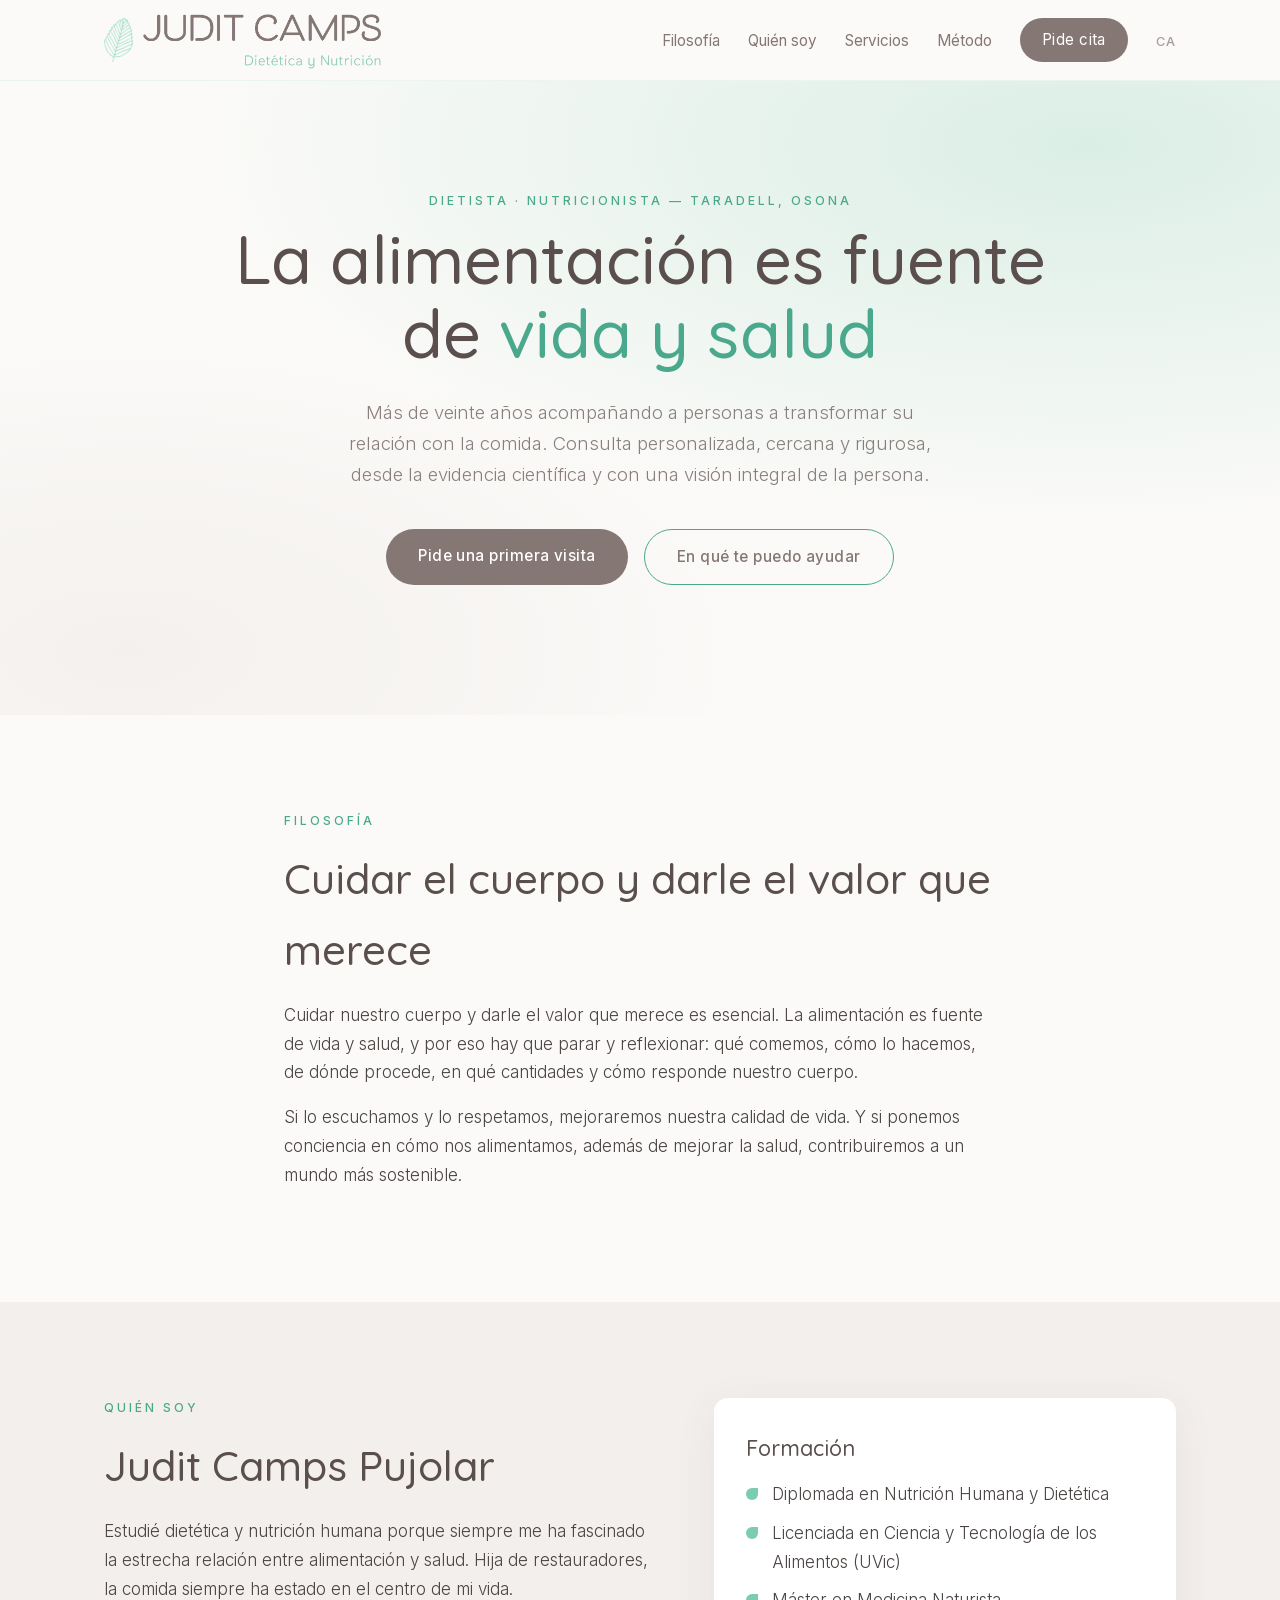
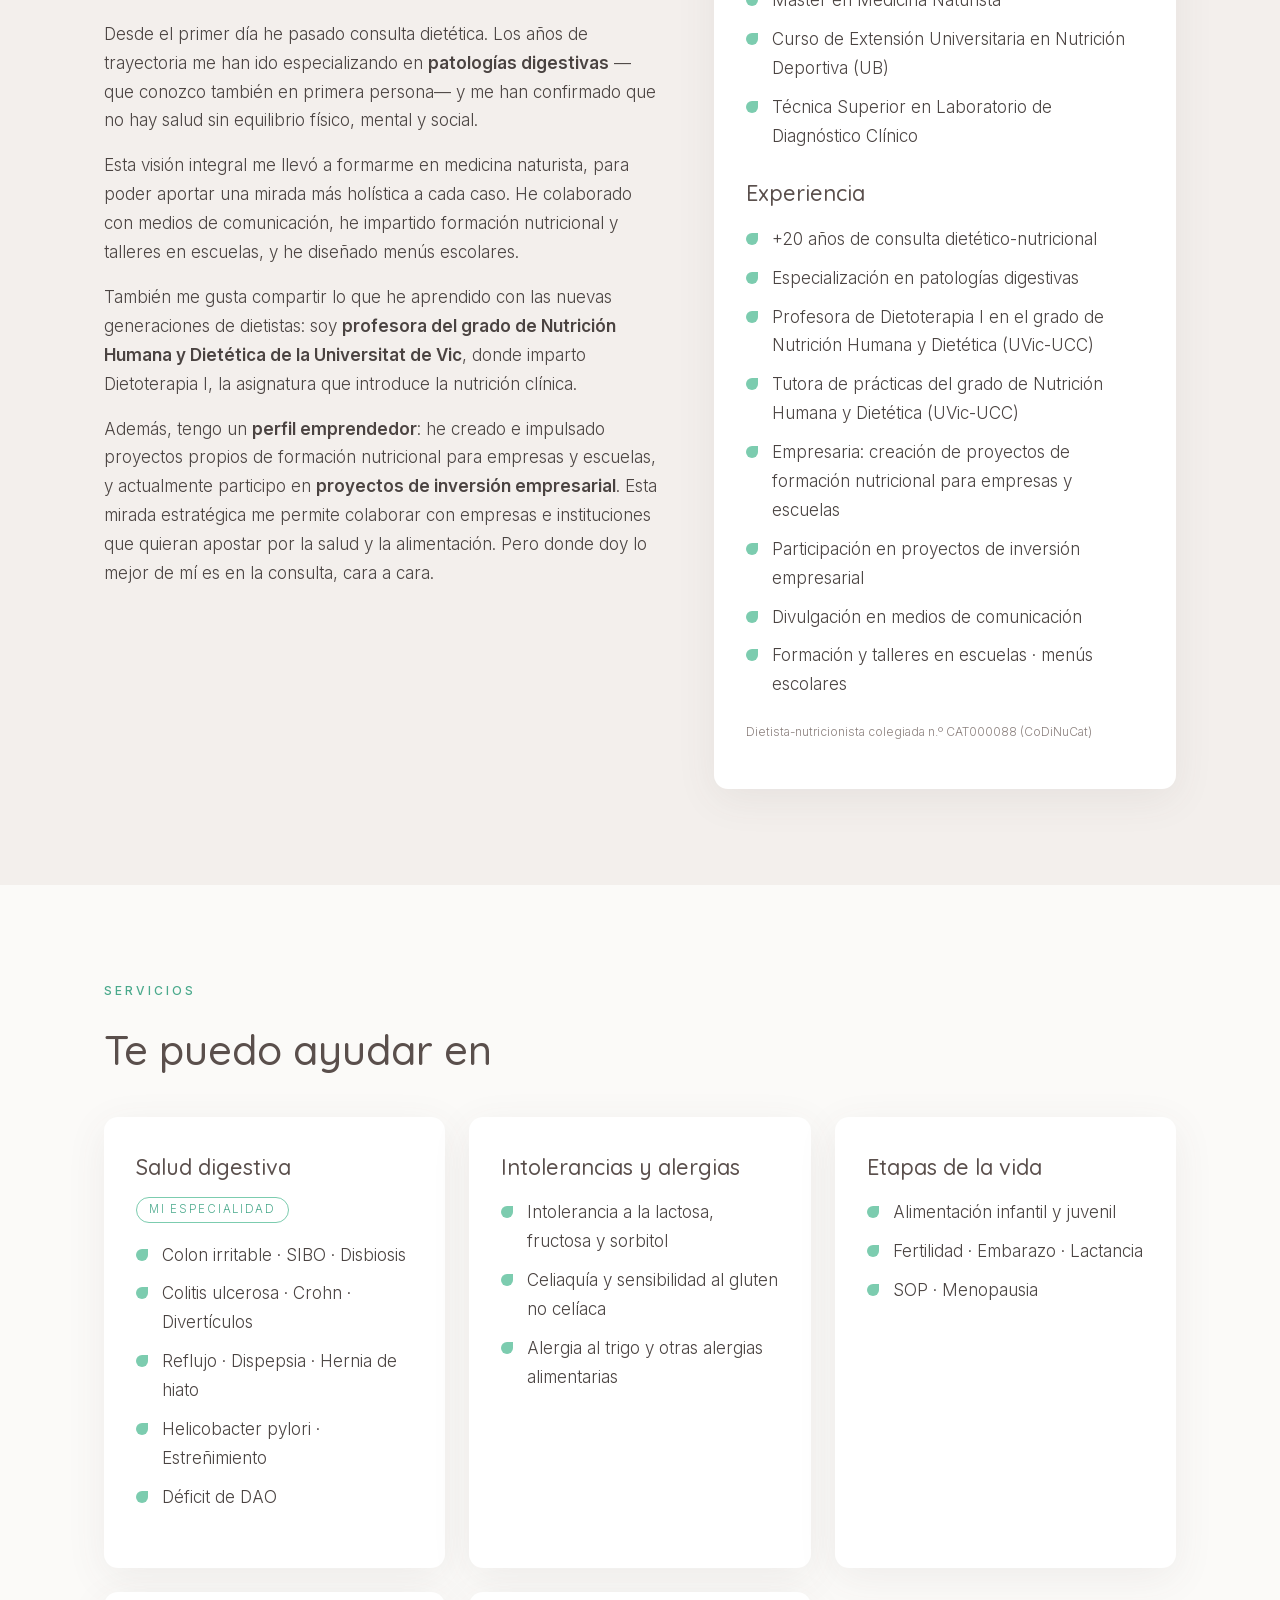
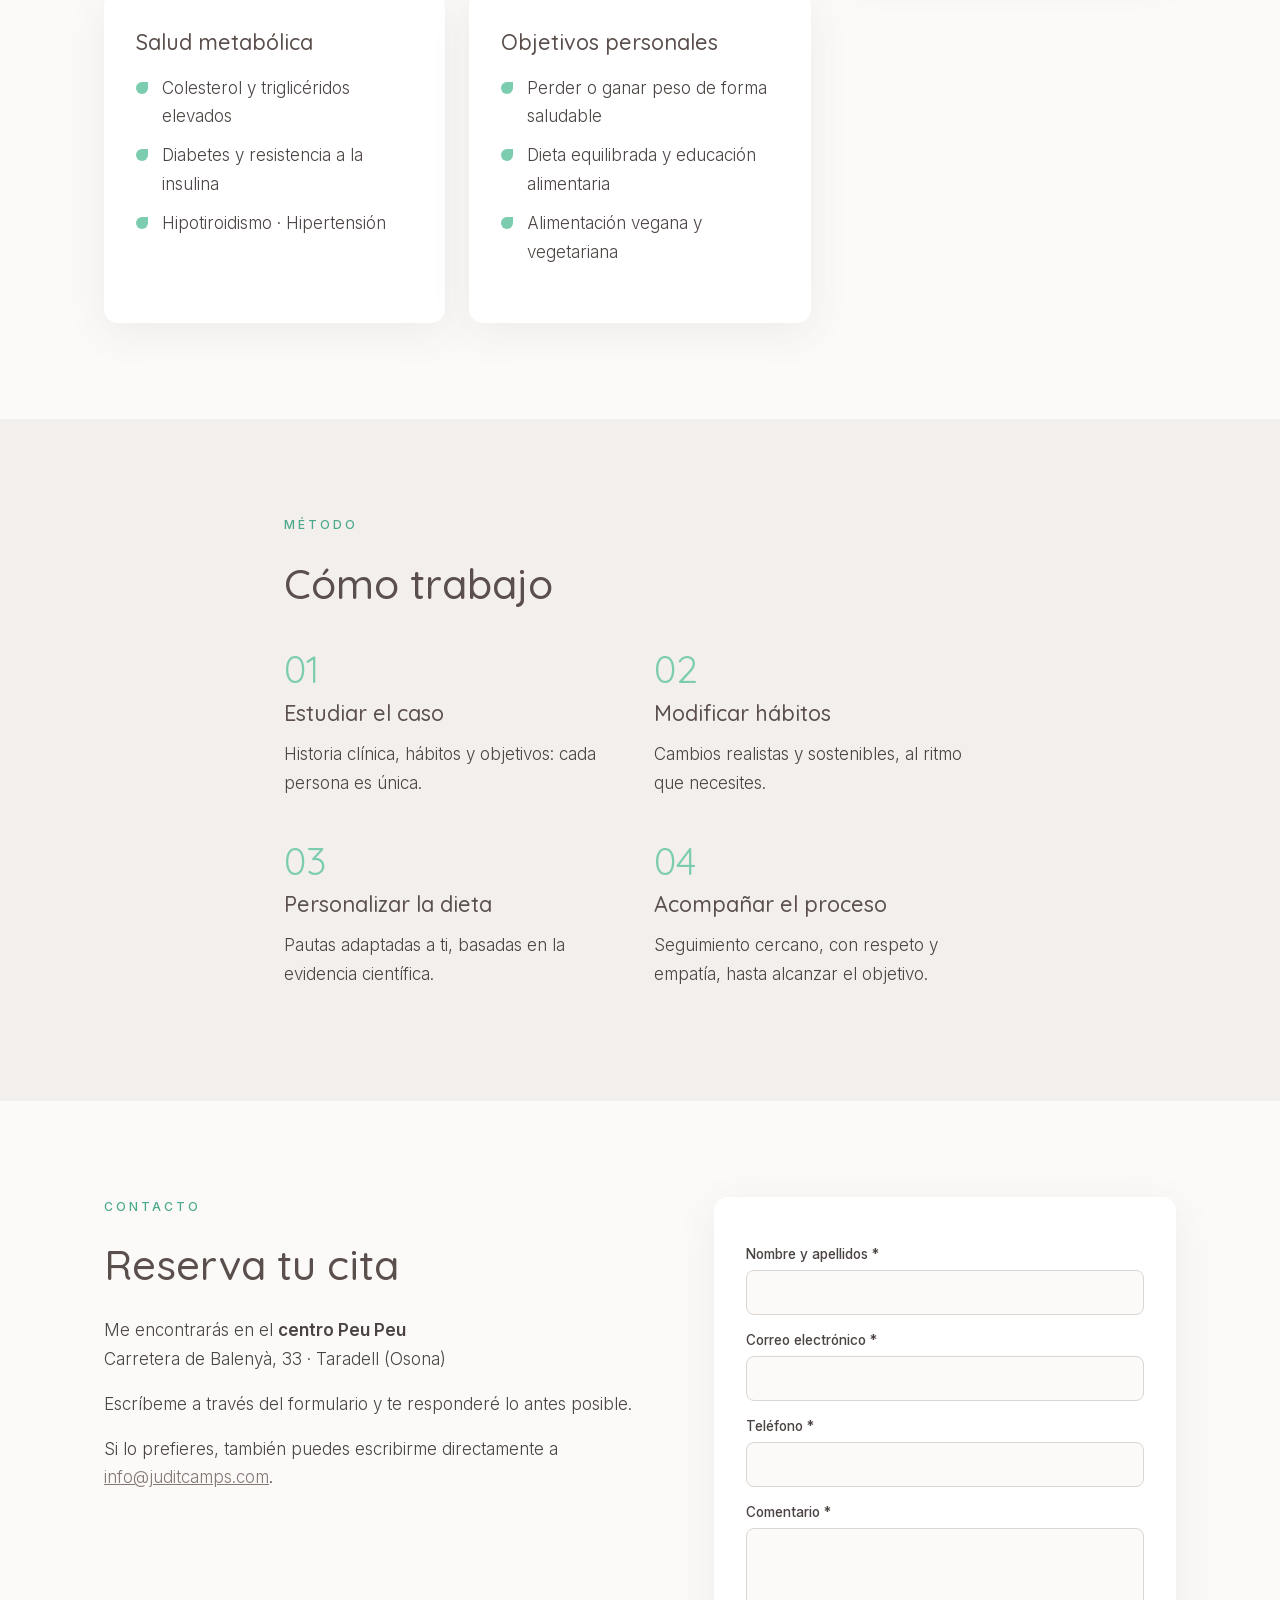
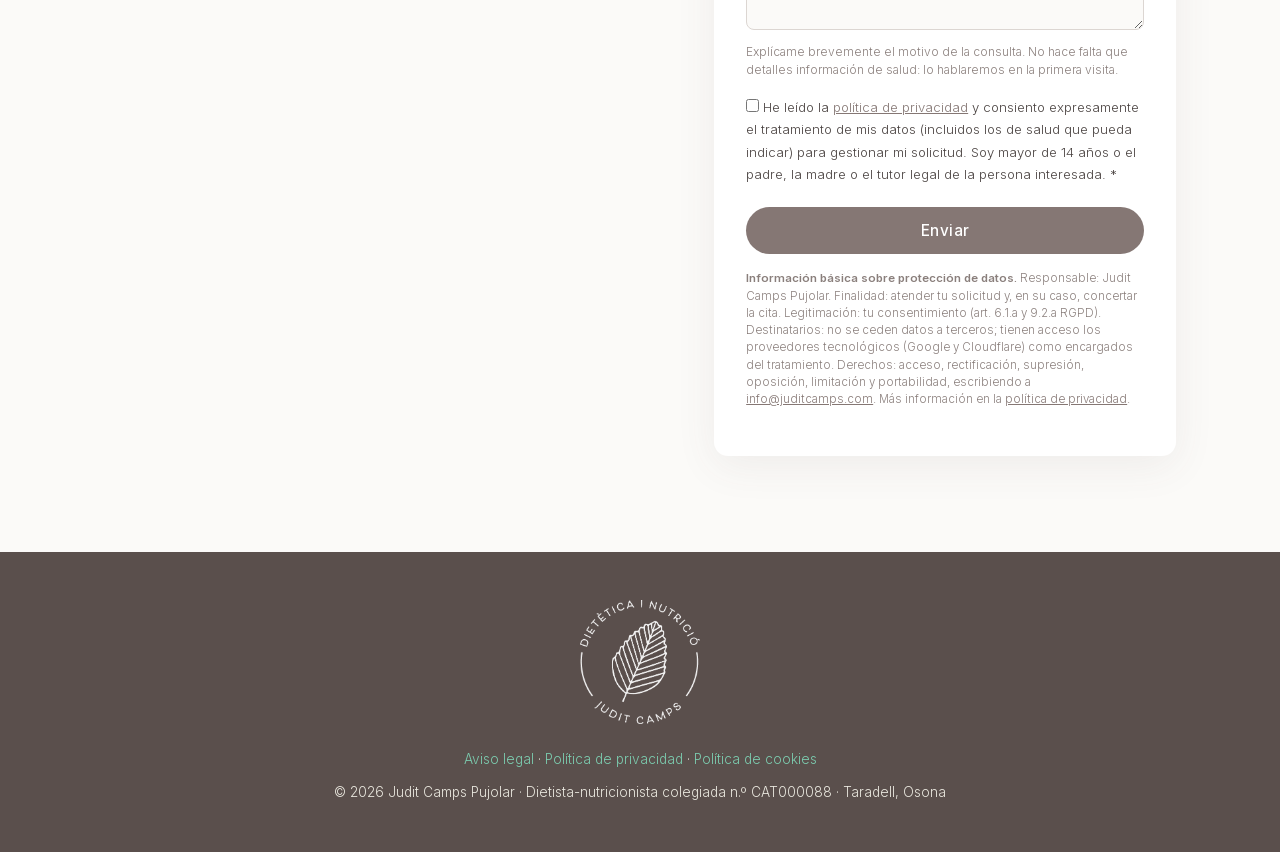
==== es/index.html @ 9c92e90d "feat: logo en castellà (Dietética y Nutrición) a les pàgines /es/" ====
<!DOCTYPE html>
<html lang="es">
<head>
    <meta charset="UTF-8">
    <meta name="viewport" content="width=device-width, initial-scale=1.0">
    <title>Judit Camps · Dietista y Nutricionista en Taradell (Osona)</title>
    <meta name="description" content="Judit Camps, dietista-nutricionista con más de 20 años de experiencia. Consulta dietética personalizada en Taradell: patologías digestivas, intolerancias, pérdida de peso, embarazo y más. Visión integral y evidencia científica.">
    <meta name="keywords" content="dietista, nutricionista, Taradell, Osona, Vic, patologías digestivas, SIBO, colon irritable, intolerancias, dieta personalizada">
    <meta name="author" content="Judit Camps Pujolar">
    <link rel="canonical" href="https://juditcamps.com/es/">
    <link rel="alternate" hreflang="ca" href="https://juditcamps.com/">
    <link rel="alternate" hreflang="es" href="https://juditcamps.com/es/">
    <link rel="alternate" hreflang="x-default" href="https://juditcamps.com/">

    <!-- Open Graph -->
    <meta property="og:type" content="website">
    <meta property="og:title" content="Judit Camps · Dietista y Nutricionista">
    <meta property="og:description" content="Más de 20 años acompañando a personas hacia una mejor salud a través de la alimentación. Consulta personalizada con visión integral y evidencia científica.">
    <meta property="og:url" content="https://juditcamps.com/es/">
    <meta property="og:image" content="https://juditcamps.com/assets/og-image.jpg">
    <meta property="og:locale" content="es_ES">
    <meta property="og:locale:alternate" content="ca_ES">
    <meta name="twitter:card" content="summary_large_image">

    <!-- Security -->
    <meta http-equiv="Content-Security-Policy" content="default-src 'self'; script-src 'self' https://challenges.cloudflare.com; frame-src https://challenges.cloudflare.com; style-src 'self' 'unsafe-inline'; font-src 'self'; img-src 'self' data:; connect-src 'self'; form-action 'self'; base-uri 'self'; object-src 'none'">
    <meta name="referrer" content="strict-origin-when-cross-origin">

    <link rel="icon" type="image/svg+xml" href="../assets/favicon.svg">
    <link rel="preload" href="../assets/fonts/inter-latin.woff2" as="font" type="font/woff2" crossorigin>
    <link rel="stylesheet" href="../css/style.css?v=20261013b">

    <!-- Structured data: professional profile for search engines and AI assistants -->
    <script type="application/ld+json">
    {
      "@context": "https://schema.org",
      "@type": "MedicalBusiness",
      "@id": "https://juditcamps.com/#business",
      "name": "Judit Camps · Dietista y Nutricionista",
      "url": "https://juditcamps.com/es/",
      "inLanguage": "es",
      "logo": "https://juditcamps.com/assets/logo.png",
      "image": "https://juditcamps.com/assets/og-image.jpg",
      "priceRange": "€€",
      "email": "info@juditcamps.com",
      "address": {
        "@type": "PostalAddress",
        "streetAddress": "Carretera de Balenyà, 33 (Centre Peu Peu)",
        "addressLocality": "Taradell",
        "addressRegion": "Osona, Cataluña",
        "postalCode": "08552",
        "addressCountry": "ES"
      },
      "founder": {
        "@type": "Person",
        "@id": "https://juditcamps.com/#judit",
        "name": "Judit Camps Pujolar",
        "jobTitle": "Dietista - Nutricionista",
        "description": "Dietista-nutricionista con más de 20 años de experiencia, especializada en patologías digestivas. Diplomada en Nutrición Humana y Dietética, Licenciada en Ciencia y Tecnología de los Alimentos y Máster en Medicina Naturista.",
        "knowsAbout": ["Nutrición clínica", "Patologías digestivas", "SIBO", "Colon irritable", "Intolerancias alimentarias", "Nutrición infantil", "Embarazo y lactancia", "Menopausia"],
        "alumniOf": "Diplomatura en Nutrición Humana y Dietética; Licenciatura en Ciencia y Tecnología de los Alimentos; Máster en Medicina Naturista",
        "affiliation": {
          "@type": "CollegeOrUniversity",
          "name": "Universitat de Vic - Universitat Central de Catalunya",
          "url": "https://www.uvic.cat/"
        },
        "hasCredential": {
          "@type": "EducationalOccupationalCredential",
          "credentialCategory": "Colegiación profesional",
          "name": "Dietista-nutricionista colegiada n.º CAT000088",
          "recognizedBy": {
            "@type": "Organization",
            "name": "Colegio de Dietistas-Nutricionistas de Cataluña (CoDiNuCat)",
            "url": "https://www.codinucat.cat"
          }
        }
      },
      "medicalSpecialty": "Dietetics",
      "areaServed": "Osona, Cataluña"
    }
    </script>
</head>
<body>

<header class="site-header" id="top">
    <nav class="nav container" aria-label="Navegación principal">
        <a href="#top" class="brand">
            <img src="../assets/leaf.png" alt="" class="brand-leaf" width="29" height="42">
            <img src="../assets/logo-es.png" alt="Judit Camps, dietética y nutrición" class="logo-es" width="260" height="60">
        </a>
        <button class="nav-toggle" aria-label="Abrir el menú" aria-expanded="false">☰</button>
        <ul class="nav-links">
            <li><a href="#filosofia">Filosofía</a></li>
            <li><a href="#qui-soc">Quién soy</a></li>
            <li><a href="#serveis">Servicios</a></li>
            <li><a href="#metode">Método</a></li>
            <li><a href="#contacte" class="btn btn-small">Pide cita</a></li>
            <li class="lang-switch"><a href="../" hreflang="ca" lang="ca" title="Català">CA</a></li>
        </ul>
    </nav>
</header>

<main>
    <!-- HERO -->
    <section class="hero">
        <div class="container hero-inner">
            <p class="eyebrow">Dietista · Nutricionista — Taradell, Osona</p>
            <h1>La alimentación es fuente<br>de <em>vida y salud</em></h1>
            <p class="lead">Más de veinte años acompañando a personas a transformar su
            relación con la comida. Consulta personalizada, cercana y rigurosa,
            desde la evidencia científica y con una visión integral de la persona.</p>
            <div class="hero-actions">
                <a href="#contacte" class="btn">Pide una primera visita</a>
                <a href="#serveis" class="btn btn-ghost">En qué te puedo ayudar</a>
            </div>
        </div>
    </section>

    <!-- FILOSOFÍA -->
    <section id="filosofia" class="section">
        <div class="container narrow reveal">
            <p class="eyebrow">Filosofía</p>
            <h2>Cuidar el cuerpo y darle el valor que merece</h2>
            <p>Cuidar nuestro cuerpo y darle el valor que merece es esencial.
            La alimentación es fuente de vida y salud, y por eso hay que parar y
            reflexionar: qué comemos, cómo lo hacemos, de dónde procede, en qué
            cantidades y cómo responde nuestro cuerpo.</p>
            <p>Si lo escuchamos y lo respetamos, mejoraremos nuestra calidad de vida.
            Y si ponemos conciencia en cómo nos alimentamos, además de mejorar la
            salud, contribuiremos a un mundo más sostenible.</p>
        </div>
    </section>

    <!-- QUIÉN SOY -->
    <section id="qui-soc" class="section section-alt">
        <div class="container grid-2 reveal">
            <div>
                <p class="eyebrow">Quién soy</p>
                <h2>Judit Camps Pujolar</h2>
                <p>Estudié dietética y nutrición humana porque siempre me ha
                fascinado la estrecha relación entre alimentación y salud. Hija de
                restauradores, la comida siempre ha estado en el centro de mi vida.</p>
                <p>Desde el primer día he pasado consulta dietética. Los años de
                trayectoria me han ido especializando en <strong>patologías
                digestivas</strong> —que conozco también en primera persona— y me han
                confirmado que no hay salud sin equilibrio físico, mental y social.</p>
                <p>Esta visión integral me llevó a formarme en medicina naturista,
                para poder aportar una mirada más holística a cada caso. He
                colaborado con medios de comunicación, he impartido formación
                nutricional y talleres en escuelas, y he diseñado menús escolares.</p>
                <p>También me gusta compartir lo que he aprendido con las nuevas
                generaciones de dietistas: soy <strong>profesora del grado de
                Nutrición Humana y Dietética de la Universitat de Vic</strong>, donde
                imparto Dietoterapia I, la asignatura que introduce la nutrición
                clínica.</p>
                <p>Además, tengo un <strong>perfil emprendedor</strong>: he creado e
                impulsado proyectos propios de formación nutricional para empresas y
                escuelas, y actualmente participo en <strong>proyectos de inversión
                empresarial</strong>. Esta mirada estratégica me permite colaborar con
                empresas e instituciones que quieran apostar por la salud y la
                alimentación. Pero donde doy lo mejor de mí es en la consulta, cara a
                cara.</p>
            </div>
            <div class="card credentials">
                <h3>Formación</h3>
                <ul>
                    <li>Diplomada en Nutrición Humana y Dietética</li>
                    <li>Licenciada en Ciencia y Tecnología de los Alimentos (UVic)</li>
                    <li>Máster en Medicina Naturista</li>
                    <li>Curso de Extensión Universitaria en Nutrición Deportiva (UB)</li>
                    <li>Técnica Superior en Laboratorio de Diagnóstico Clínico</li>
                </ul>
                <h3>Experiencia</h3>
                <ul>
                    <li>+20 años de consulta dietético-nutricional</li>
                    <li>Especialización en patologías digestivas</li>
                    <li>Profesora de Dietoterapia I en el grado de Nutrición Humana y
                    Dietética (UVic-UCC)</li>
                    <li>Tutora de prácticas del grado de Nutrición Humana y Dietética
                    (UVic-UCC)</li>
                    <li>Empresaria: creación de proyectos de formación nutricional para
                    empresas y escuelas</li>
                    <li>Participación en proyectos de inversión empresarial</li>
                    <li>Divulgación en medios de comunicación</li>
                    <li>Formación y talleres en escuelas · menús escolares</li>
                </ul>
                <p class="field-hint">Dietista-nutricionista colegiada n.º CAT000088
                (CoDiNuCat)</p>
            </div>
        </div>
    </section>

    <!-- SERVICIOS -->
    <section id="serveis" class="section">
        <div class="container reveal">
            <p class="eyebrow">Servicios</p>
            <h2>Te puedo ayudar en</h2>
            <div class="services-grid">
                <div class="card">
                    <h3>Salud digestiva</h3>
                    <p class="specialty-tag">Mi especialidad</p>
                    <ul>
                        <li>Colon irritable · SIBO · Disbiosis</li>
                        <li>Colitis ulcerosa · Crohn · Divertículos</li>
                        <li>Reflujo · Dispepsia · Hernia de hiato</li>
                        <li>Helicobacter pylori · Estreñimiento</li>
                        <li>Déficit de DAO</li>
                    </ul>
                </div>
                <div class="card">
                    <h3>Intolerancias y alergias</h3>
                    <ul>
                        <li>Intolerancia a la lactosa, fructosa y sorbitol</li>
                        <li>Celiaquía y sensibilidad al gluten no celíaca</li>
                        <li>Alergia al trigo y otras alergias alimentarias</li>
                    </ul>
                </div>
                <div class="card">
                    <h3>Etapas de la vida</h3>
                    <ul>
                        <li>Alimentación infantil y juvenil</li>
                        <li>Fertilidad · Embarazo · Lactancia</li>
                        <li>SOP · Menopausia</li>
                    </ul>
                </div>
                <div class="card">
                    <h3>Salud metabólica</h3>
                    <ul>
                        <li>Colesterol y triglicéridos elevados</li>
                        <li>Diabetes y resistencia a la insulina</li>
                        <li>Hipotiroidismo · Hipertensión</li>
                    </ul>
                </div>
                <div class="card">
                    <h3>Objetivos personales</h3>
                    <ul>
                        <li>Perder o ganar peso de forma saludable</li>
                        <li>Dieta equilibrada y educación alimentaria</li>
                        <li>Alimentación vegana y vegetariana</li>
                    </ul>
                </div>
            </div>
        </div>
    </section>

    <!-- MÉTODO -->
    <section id="metode" class="section section-alt">
        <div class="container narrow reveal">
            <p class="eyebrow">Método</p>
            <h2>Cómo trabajo</h2>
            <div class="steps">
                <div class="step"><span>01</span><h3>Estudiar el caso</h3>
                    <p>Historia clínica, hábitos y objetivos: cada persona es única.</p></div>
                <div class="step"><span>02</span><h3>Modificar hábitos</h3>
                    <p>Cambios realistas y sostenibles, al ritmo que necesites.</p></div>
                <div class="step"><span>03</span><h3>Personalizar la dieta</h3>
                    <p>Pautas adaptadas a ti, basadas en la evidencia científica.</p></div>
                <div class="step"><span>04</span><h3>Acompañar el proceso</h3>
                    <p>Seguimiento cercano, con respeto y empatía, hasta alcanzar el objetivo.</p></div>
            </div>
        </div>
    </section>

    <!-- CONTACTO -->
    <section id="contacte" class="section">
        <div class="container grid-2 reveal">
            <div>
                <p class="eyebrow">Contacto</p>
                <h2>Reserva tu cita</h2>
                <p>Me encontrarás en el <strong>centro Peu Peu</strong><br>
                Carretera de Balenyà, 33 · Taradell (Osona)</p>
                <p>Escríbeme a través del formulario y te responderé lo antes posible.</p>
                <p>Si lo prefieres, también puedes escribirme directamente a
                <a href="mailto:info@juditcamps.com">info@juditcamps.com</a>.</p>
            </div>
            <!--
              Formulario propio: se envía al backend /api/contact (Cloud Run),
              que verifica el captcha Turnstile y envía el correo vía Workspace.
              La sitekey pública de Turnstile se inyecta en el despliegue.
            -->
            <form class="card contact-form" action="/api/contact" method="POST" novalidate>
                <input type="hidden" name="idioma" value="es">

                <label for="nom">Nombre y apellidos *</label>
                <input type="text" id="nom" name="nom" required maxlength="100" autocomplete="name">

                <label for="email">Correo electrónico *</label>
                <input type="email" id="email" name="email" required maxlength="150" autocomplete="email">

                <label for="telefon">Teléfono *</label>
                <input type="tel" id="telefon" name="telefon" required pattern="[0-9+ ]{9,15}" autocomplete="tel">

                <label for="missatge">Comentario *</label>
                <textarea id="missatge" name="missatge" rows="4" required maxlength="2000"
                    aria-describedby="missatge-hint"></textarea>
                <p class="field-hint" id="missatge-hint">Explícame brevemente el motivo
                de la consulta. No hace falta que detalles información de salud: lo
                hablaremos en la primera visita.</p>

                <!-- Honeypot anti-spam -->
                <input type="text" name="_gotcha" class="hp" tabindex="-1" autocomplete="off" aria-hidden="true">

                <!-- Cloudflare Turnstile captcha -->
                <div class="cf-turnstile" data-sitekey="TURNSTILE_SITE_KEY" data-language="es"></div>

                <label class="consent">
                    <input type="checkbox" name="consentiment" value="si" required>
                    <span>He leído la <a href="privacidad.html">política de privacidad</a>
                    y consiento expresamente el tratamiento de mis datos (incluidos los
                    de salud que pueda indicar) para gestionar mi solicitud. Soy mayor
                    de 14 años o el padre, la madre o el tutor legal de la persona
                    interesada. *</span>
                </label>

                <button type="submit" class="btn">Enviar</button>
                <p class="form-status" role="status" aria-live="polite"></p>
                <p class="legal-note"><strong>Información básica sobre protección de
                datos.</strong> Responsable: Judit Camps Pujolar.
                Finalidad: atender tu solicitud y, en su caso, concertar la cita.
                Legitimación: tu consentimiento (art. 6.1.a y 9.2.a RGPD).
                Destinatarios: no se ceden datos a terceros; tienen acceso los
                proveedores tecnológicos (Google y Cloudflare) como encargados del
                tratamiento. Derechos: acceso, rectificación, supresión, oposición,
                limitación y portabilidad, escribiendo a
                <a href="mailto:info@juditcamps.com">info@juditcamps.com</a>.
                Más información en la <a href="privacidad.html">política de
                privacidad</a>.</p>
            </form>
        </div>
    </section>
</main>

<footer class="site-footer">
    <div class="container footer-inner">
        <img src="../assets/logo-badge.png" alt="" width="120" height="124">
        <nav aria-label="Enlaces legales">
            <a href="aviso-legal.html">Aviso legal</a> ·
            <a href="privacidad.html">Política de privacidad</a> ·
            <a href="cookies.html">Política de cookies</a>
        </nav>
        <p>© <span id="year">2026</span> Judit Camps Pujolar · Dietista-nutricionista
        colegiada n.º CAT000088 · Taradell, Osona</p>
    </div>
</footer>

<script src="../js/main.js?v=20261013"></script>
</body>
</html>
---- css/style.css ----
/* ============================================================
   Judit Camps · Dietètica i Nutrició
   Paleta oficial de marca: taupe #857774 + verd menta #7cccaf.
   Tipografia de marca: geomètrica arrodonida (Quicksand).
   ============================================================ */

/* Fonts servides des del propi domini (sense transferir la IP a Google) */
@font-face {
    font-family: "Inter";
    font-style: normal;
    font-weight: 300 600;
    font-display: swap;
    src: url("../assets/fonts/inter-latin.woff2") format("woff2");
    unicode-range: U+0000-00FF, U+0131, U+0152-0153, U+02BB-02BC, U+02C6, U+02DA,
        U+02DC, U+0304, U+0308, U+0329, U+2000-206F, U+20AC, U+2122, U+2191,
        U+2193, U+2212, U+2215, U+FEFF, U+FFFD;
}
@font-face {
    font-family: "Inter";
    font-style: normal;
    font-weight: 300 600;
    font-display: swap;
    src: url("../assets/fonts/inter-latin-ext.woff2") format("woff2");
    unicode-range: U+0100-02BA, U+02BD-02C5, U+02C7-02CC, U+02CE-02D7, U+02DD-02FF,
        U+0304, U+0308, U+0329, U+1D00-1DBF, U+1E00-1E9F, U+1EF2-1EFF, U+2020,
        U+20A0-20AB, U+20AD-20C4, U+2113, U+2C60-2C7F, U+A720-A7FF;
}
@font-face {
    font-family: "Quicksand";
    font-style: normal;
    font-weight: 400 600;
    font-display: swap;
    src: url("../assets/fonts/quicksand-latin.woff2") format("woff2");
    unicode-range: U+0000-00FF, U+0131, U+0152-0153, U+02BB-02BC, U+02C6, U+02DA,
        U+02DC, U+0304, U+0308, U+0329, U+2000-206F, U+20AC, U+2122, U+2191,
        U+2193, U+2212, U+2215, U+FEFF, U+FFFD;
}
@font-face {
    font-family: "Quicksand";
    font-style: normal;
    font-weight: 400 600;
    font-display: swap;
    src: url("../assets/fonts/quicksand-latin-ext.woff2") format("woff2");
    unicode-range: U+0100-02BA, U+02BD-02C5, U+02C7-02CC, U+02CE-02D7, U+02DD-02FF,
        U+0304, U+0308, U+0329, U+1D00-1DBF, U+1E00-1E9F, U+1EF2-1EFF, U+2020,
        U+20A0-20AB, U+20AD-20C4, U+2113, U+2C60-2C7F, U+A720-A7FF;
}

:root {
    --green-900: #5a4f4c;   /* taupe fosc (titulars) */
    --green-700: #857774;   /* taupe de marca (text secundari, enllaços) */
    --green-500: #4aa98c;   /* menta fosc (accents amb bon contrast) */
    --green-300: #7cccaf;   /* menta de marca (decoració) */
    --cream: #fbfaf8;
    --sand: #f3efec;
    --ink: #4a4341;
    --muted: #8a7f7c;
    --radius: 14px;
    --shadow: 0 10px 40px rgba(90, 79, 76, 0.08);
    --font-display: "Quicksand", "Trebuchet MS", sans-serif;
    --font-body: "Inter", Helvetica, Arial, sans-serif;
}

* { margin: 0; padding: 0; box-sizing: border-box; }

html { scroll-behavior: smooth; }

body {
    font-family: var(--font-body);
    font-weight: 300;
    font-size: 17px;
    line-height: 1.7;
    color: var(--ink);
    background: var(--cream);
    -webkit-font-smoothing: antialiased;
}

.container { max-width: 1120px; margin: 0 auto; padding: 0 24px; }
.narrow { max-width: 760px; }

h1, h2, h3 { font-family: var(--font-display); font-weight: 500; color: var(--green-900); }
h1 { font-size: clamp(2.6rem, 6vw, 4.2rem); line-height: 1.1; }
h1 em { font-style: normal; color: var(--green-500); }
h2 { font-size: clamp(1.9rem, 4vw, 2.6rem); margin-bottom: 1rem; }
h3 { font-size: 1.35rem; margin-bottom: 0.5rem; }
p { margin-bottom: 1rem; }
a { color: var(--green-700); }

.eyebrow {
    text-transform: uppercase;
    letter-spacing: 0.25em;
    font-size: 0.75rem;
    font-weight: 500;
    color: var(--green-500);
    margin-bottom: 0.75rem;
}

/* ---------- Header ---------- */
.site-header {
    position: sticky; top: 0; z-index: 100;
    background: rgba(251, 250, 248, 0.92);
    backdrop-filter: blur(10px);
    border-bottom: 1px solid rgba(124, 204, 175, 0.12);
}
.nav { display: flex; align-items: center; justify-content: space-between; padding: 14px 24px; }
.brand { display: flex; align-items: center; gap: 10px; text-decoration: none; }
.brand img { display: block; height: 52px; width: auto; }
/* logo-es.png és més alt pel descendent de la "y": mateixa escala que logo.png */
.brand img.logo-es { height: 55px; margin-bottom: -3px; }
.brand .brand-leaf { height: 42px; opacity: 0.9; transform: rotate(-8deg); }
.nav-links { display: flex; gap: 28px; list-style: none; align-items: center; }
.nav-links a { text-decoration: none; font-size: 0.95rem; font-weight: 400; }
.nav-links a:hover { color: var(--green-500); }
.lang-switch a { font-size: 0.8rem; font-weight: 500; letter-spacing: 0.08em; opacity: 0.7; }
.lang-switch a:hover { opacity: 1; }
.nav-toggle { display: none; background: none; border: none; font-size: 1.6rem; color: var(--green-900); cursor: pointer; }

/* ---------- Buttons ---------- */
.btn {
    display: inline-block;
    background: var(--green-700);
    color: #fff !important;
    padding: 14px 32px;
    border: none;
    border-radius: 999px;
    font-family: var(--font-body);
    font-size: 0.95rem;
    font-weight: 500;
    letter-spacing: 0.03em;
    text-decoration: none;
    cursor: pointer;
    transition: background 0.25s ease, transform 0.25s ease;
}
.btn:hover { background: var(--green-500); transform: translateY(-2px); }
.btn-ghost { background: transparent; color: var(--green-700) !important; border: 1.5px solid var(--green-500); }
.btn-ghost:hover { background: var(--green-300); }
.btn-small { padding: 9px 22px; }

/* ---------- Hero ---------- */
.hero {
    padding: 110px 0 130px;
    background:
        radial-gradient(ellipse 70% 60% at 85% 10%, rgba(124, 204, 175, 0.25), transparent),
        radial-gradient(ellipse 50% 50% at 10% 90%, rgba(243, 239, 236, 0.9), transparent),
        var(--cream);
    text-align: center;
}
.hero .lead { max-width: 620px; margin: 1.6rem auto 2.4rem; font-size: 1.15rem; color: var(--muted); }
.hero-actions { display: flex; gap: 16px; justify-content: center; flex-wrap: wrap; }

/* ---------- Sections ---------- */
.section { padding: 96px 0; }
.section-alt { background: var(--sand); }

.grid-2 { display: grid; grid-template-columns: 1.2fr 1fr; gap: 56px; align-items: start; }

.card {
    background: #fff;
    border-radius: var(--radius);
    box-shadow: var(--shadow);
    padding: 32px;
}
.card ul { list-style: none; margin-bottom: 1.2rem; }
.card ul li { padding: 5px 0 5px 26px; position: relative; }
.card ul li::before {
    content: "";
    position: absolute; left: 0; top: 13px;
    width: 12px; height: 12px;
    background: var(--green-300);
    border-radius: 50% 0 50% 50%;
}

.credentials h3 { margin-top: 1rem; }
.credentials h3:first-child { margin-top: 0; }

/* ---------- Serveis ---------- */
.services-grid {
    display: grid;
    grid-template-columns: repeat(auto-fit, minmax(290px, 1fr));
    gap: 24px;
    margin-top: 2rem;
}
.specialty-tag {
    display: inline-block;
    font-size: 0.72rem;
    text-transform: uppercase;
    letter-spacing: 0.15em;
    color: var(--green-500);
    border: 1px solid var(--green-300);
    border-radius: 999px;
    padding: 2px 12px;
    margin-bottom: 0.8rem;
}

/* ---------- Mètode ---------- */
.steps { display: grid; grid-template-columns: repeat(auto-fit, minmax(220px, 1fr)); gap: 28px; margin-top: 2rem; }
.step span {
    font-family: var(--font-display);
    font-size: 2.4rem;
    color: var(--green-300);
    display: block;
    line-height: 1;
    margin-bottom: 0.4rem;
}

/* ---------- Formulari ---------- */
.contact-form label { display: block; font-size: 0.85rem; font-weight: 500; margin: 14px 0 4px; }
.contact-form input[type="text"],
.contact-form input[type="email"],
.contact-form input[type="tel"],
.contact-form textarea {
    width: 100%;
    padding: 12px 14px;
    border: 1px solid #dcd6d2;
    border-radius: 8px;
    font-family: var(--font-body);
    font-size: 0.95rem;
    background: var(--cream);
    transition: border-color 0.2s;
}
.contact-form input:focus, .contact-form textarea:focus {
    outline: none; border-color: var(--green-500);
}
.contact-form .btn { margin-top: 18px; width: 100%; }
.consent { font-size: 0.82rem !important; font-weight: 300 !important; display: flex; gap: 8px; align-items: flex-start; margin-top: 16px !important; }
.consent input { margin-top: 4px; }
.field-hint { font-size: 0.75rem; color: var(--muted); margin-top: 4px; line-height: 1.5; }
.legal-note { font-size: 0.72rem; color: var(--muted); margin-top: 14px; line-height: 1.5; }
.legal-note a { color: var(--green-700); }

/* ---------- Pàgines legals ---------- */
.legal-page h2 { font-size: 1.25rem; margin: 2rem 0 0.6rem; }
.legal-page ul { margin: 0 0 1rem 1.2rem; }
.legal-page li { margin-bottom: 0.4rem; }
.legal-page .updated { font-size: 0.85rem; color: var(--muted); }
.pending { background: #fff3cd; color: var(--green-900); padding: 0 4px; border-radius: 4px; }
.form-status { font-size: 0.9rem; margin-top: 10px; font-weight: 500; }
.form-status.ok { color: var(--green-500); }
.form-status.error { color: #b3473e; }
.hp { position: absolute; left: -9999px; opacity: 0; height: 0; }
.cf-turnstile { margin-top: 16px; }

/* ---------- Footer ---------- */
.site-footer {
    background: var(--green-900);
    color: #e8e6dd;
    padding: 48px 0;
    text-align: center;
    font-size: 0.85rem;
}
.footer-inner img { filter: brightness(0) invert(0.95); margin-bottom: 16px; }
.site-footer a { color: var(--green-300); text-decoration: none; }
.site-footer a:hover { text-decoration: underline; }
.site-footer p { margin: 10px 0 0; }

/* ---------- Animacions reveal ---------- */
.reveal { opacity: 0; transform: translateY(24px); transition: opacity 0.7s ease, transform 0.7s ease; }
.reveal.visible { opacity: 1; transform: none; }
@media (prefers-reduced-motion: reduce) {
    .reveal { opacity: 1; transform: none; transition: none; }
    html { scroll-behavior: auto; }
}

/* ---------- Responsive ---------- */
@media (max-width: 860px) {
    .grid-2 { grid-template-columns: 1fr; gap: 32px; }
    .nav-toggle { display: block; }
    .nav-links {
        display: none;
        position: absolute; top: 100%; left: 0; right: 0;
        flex-direction: column;
        background: var(--cream);
        padding: 20px;
        border-bottom: 1px solid rgba(124, 204, 175, 0.15);
    }
    .nav-links.open { display: flex; }
    .hero { padding: 70px 0 90px; }
    .section { padding: 64px 0; }
}
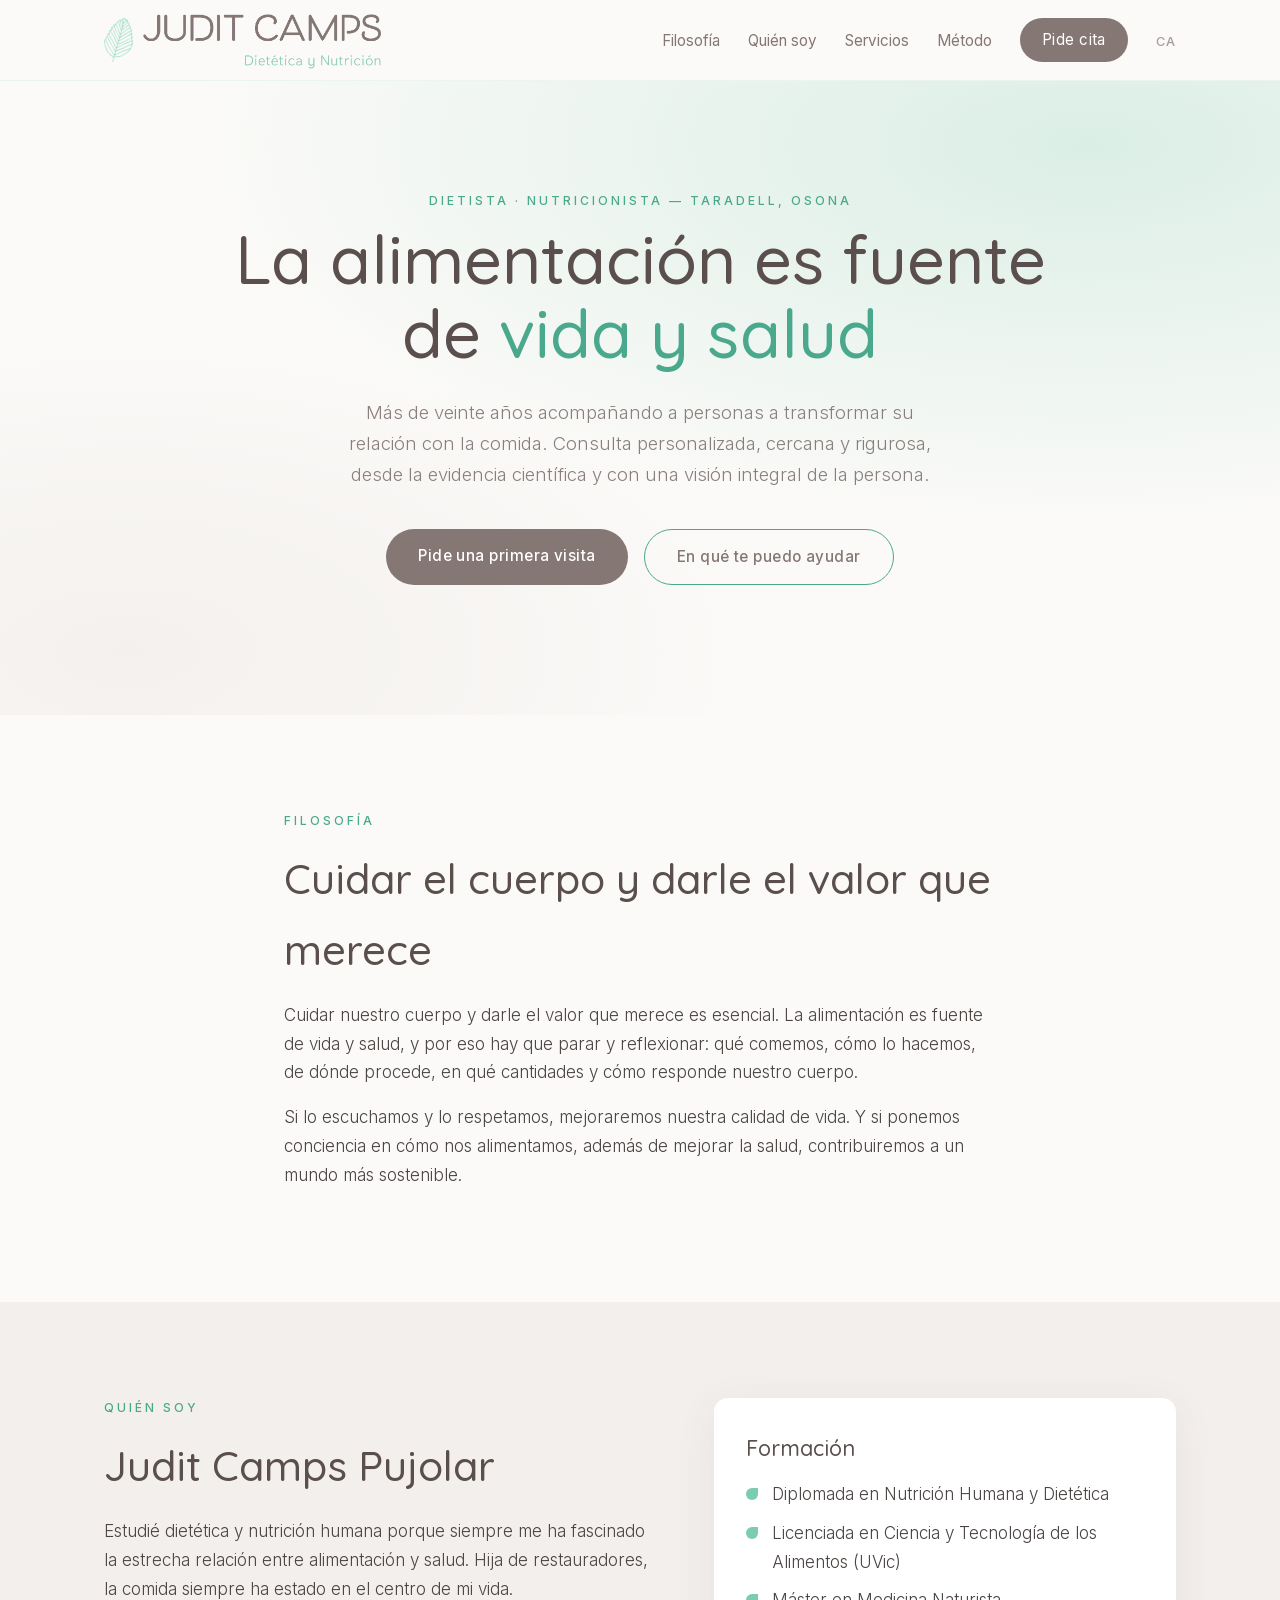
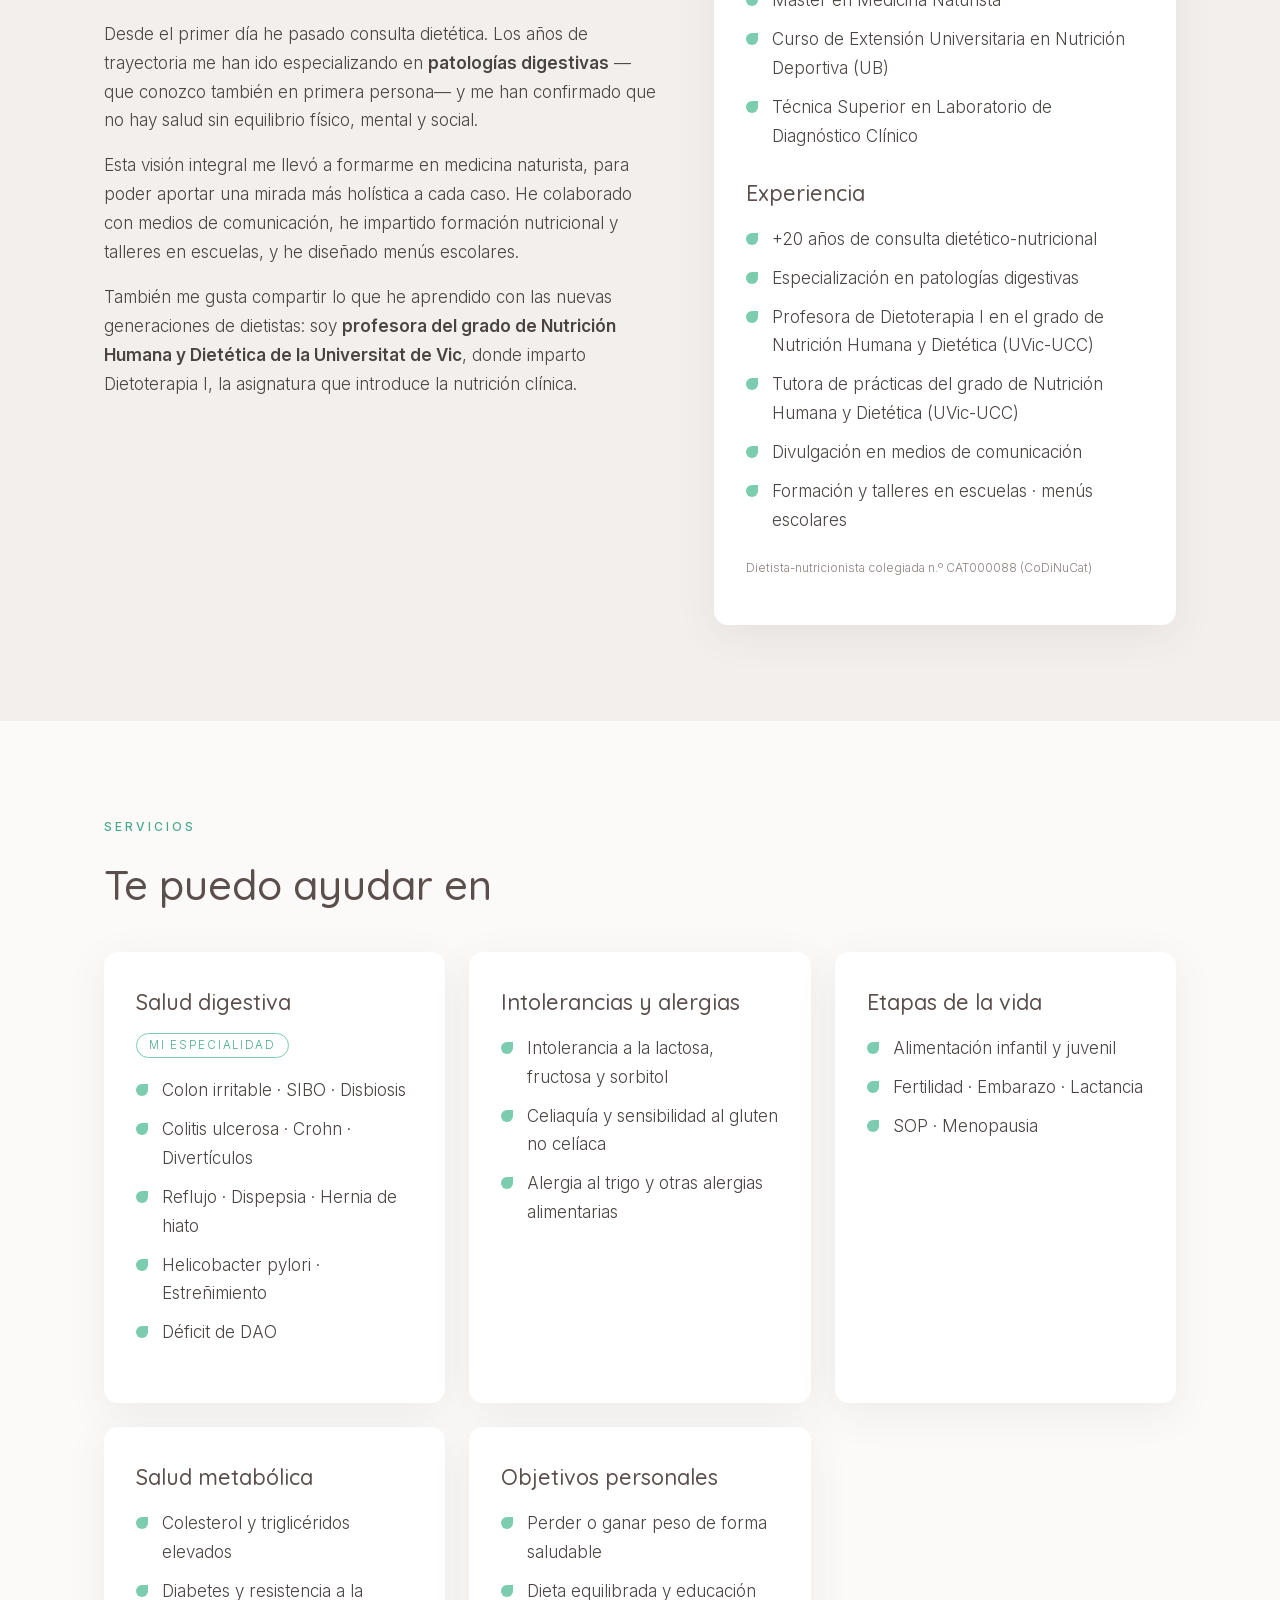
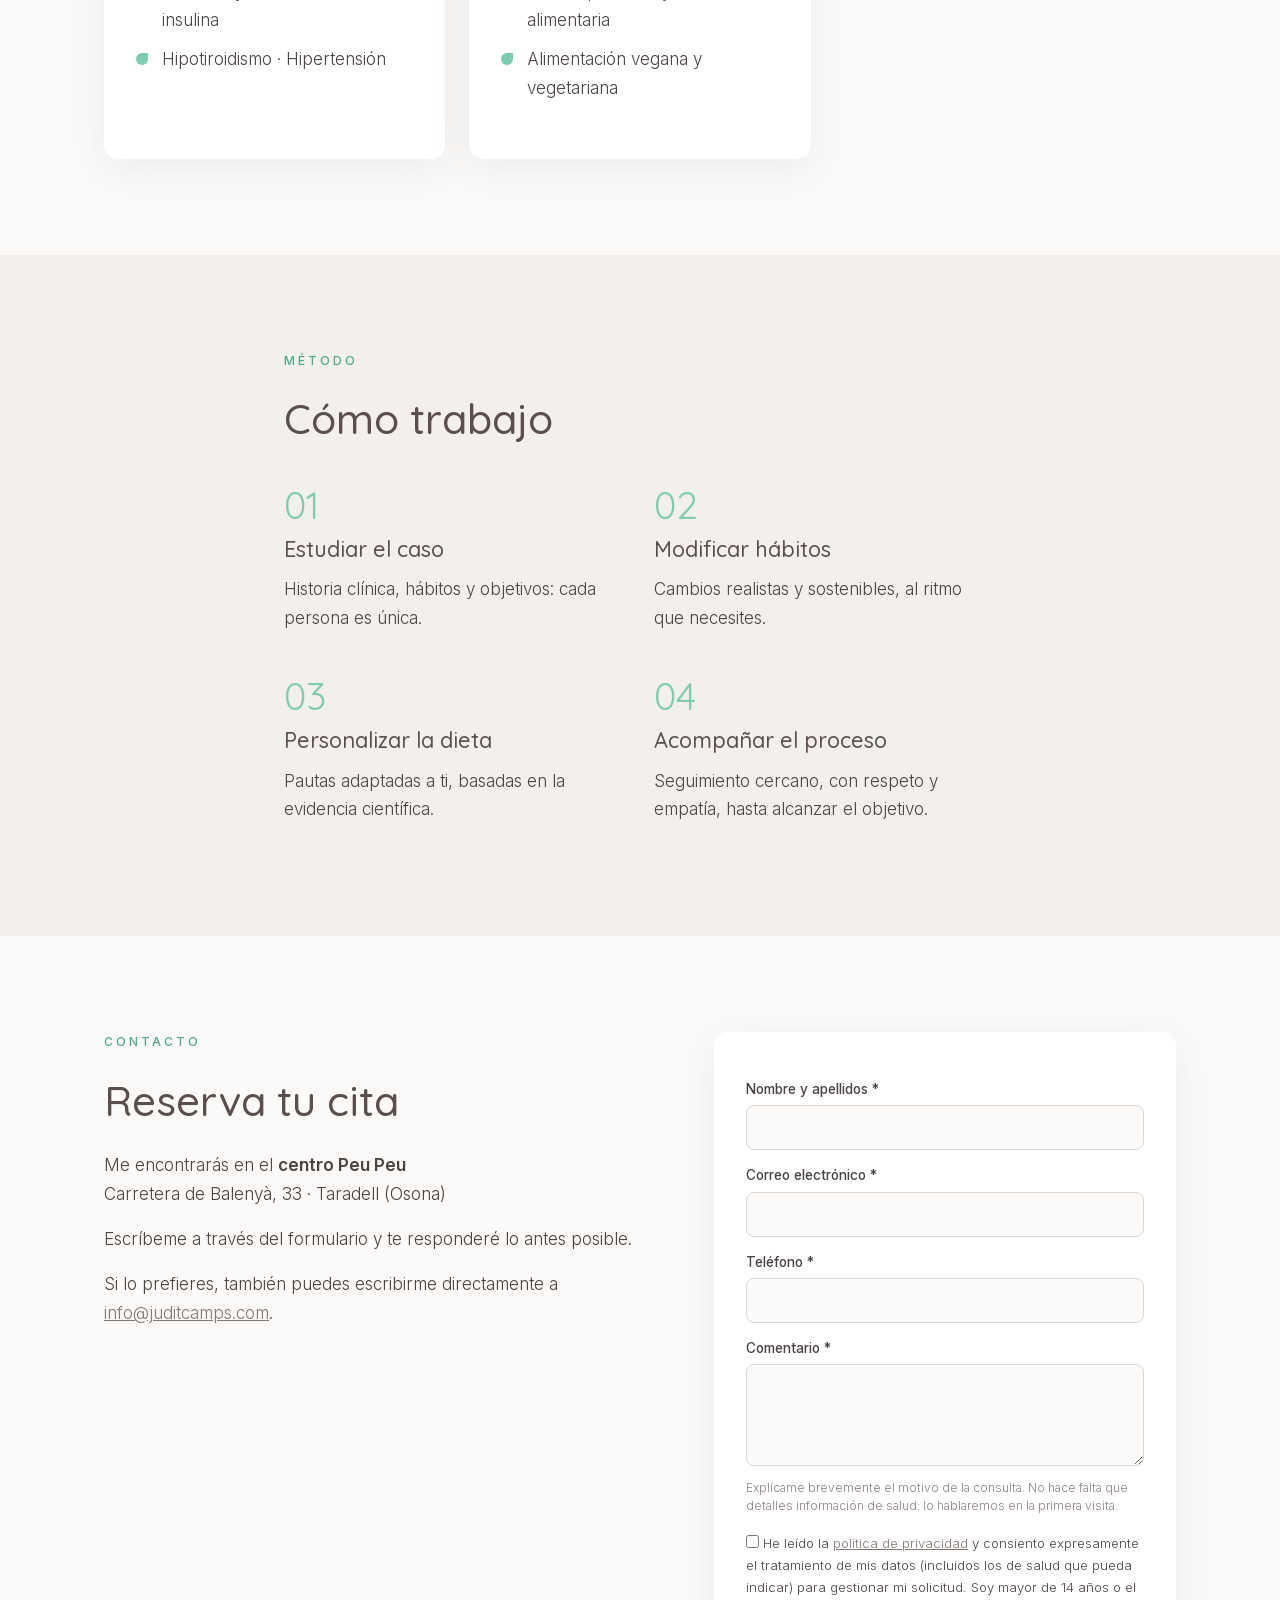
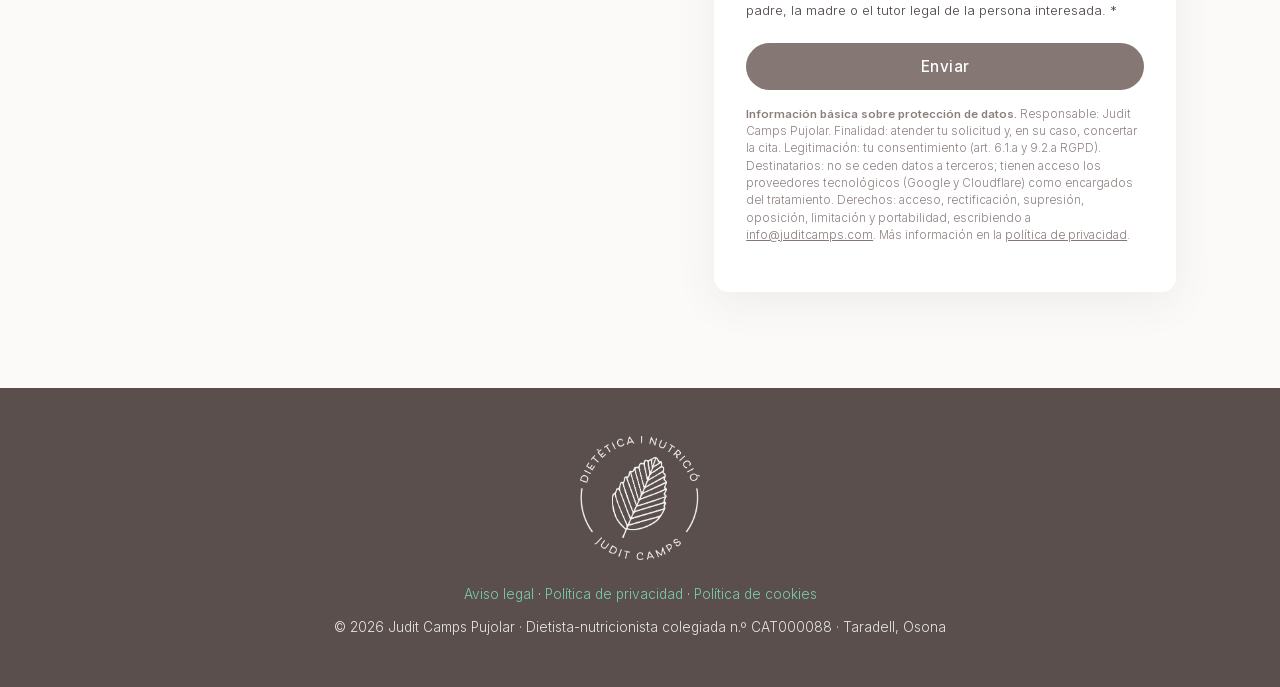
==== commit eec781ba: "content: treu el perfil emprenedor i d'inversió del CV Co-authored-by: Cursor <cursoragent@cursor.co" ====
--- a/es/index.html
+++ b/es/index.html
@@ -28,7 +28,7 @@
 
     <link rel="icon" type="image/svg+xml" href="../assets/favicon.svg">
     <link rel="preload" href="../assets/fonts/inter-latin.woff2" as="font" type="font/woff2" crossorigin>
-    <link rel="stylesheet" href="../css/style.css?v=20261013b">
+    <link rel="stylesheet" href="../css/style.css?v=2026101302">
 
     <!-- Structured data: professional profile for search engines and AI assistants -->
     <script type="application/ld+json">
@@ -153,13 +153,6 @@
                 Nutrición Humana y Dietética de la Universitat de Vic</strong>, donde
                 imparto Dietoterapia I, la asignatura que introduce la nutrición
                 clínica.</p>
-                <p>Además, tengo un <strong>perfil emprendedor</strong>: he creado e
-                impulsado proyectos propios de formación nutricional para empresas y
-                escuelas, y actualmente participo en <strong>proyectos de inversión
-                empresarial</strong>. Esta mirada estratégica me permite colaborar con
-                empresas e instituciones que quieran apostar por la salud y la
-                alimentación. Pero donde doy lo mejor de mí es en la consulta, cara a
-                cara.</p>
             </div>
             <div class="card credentials">
                 <h3>Formación</h3>
@@ -178,9 +171,6 @@
                     Dietética (UVic-UCC)</li>
                     <li>Tutora de prácticas del grado de Nutrición Humana y Dietética
                     (UVic-UCC)</li>
-                    <li>Empresaria: creación de proyectos de formación nutricional para
-                    empresas y escuelas</li>
-                    <li>Participación en proyectos de inversión empresarial</li>
                     <li>Divulgación en medios de comunicación</li>
                     <li>Formación y talleres en escuelas · menús escolares</li>
                 </ul>
@@ -343,6 +333,6 @@
     </div>
 </footer>
 
-<script src="../js/main.js?v=20261013"></script>
+<script src="../js/main.js?v=2026101302"></script>
 </body>
 </html>
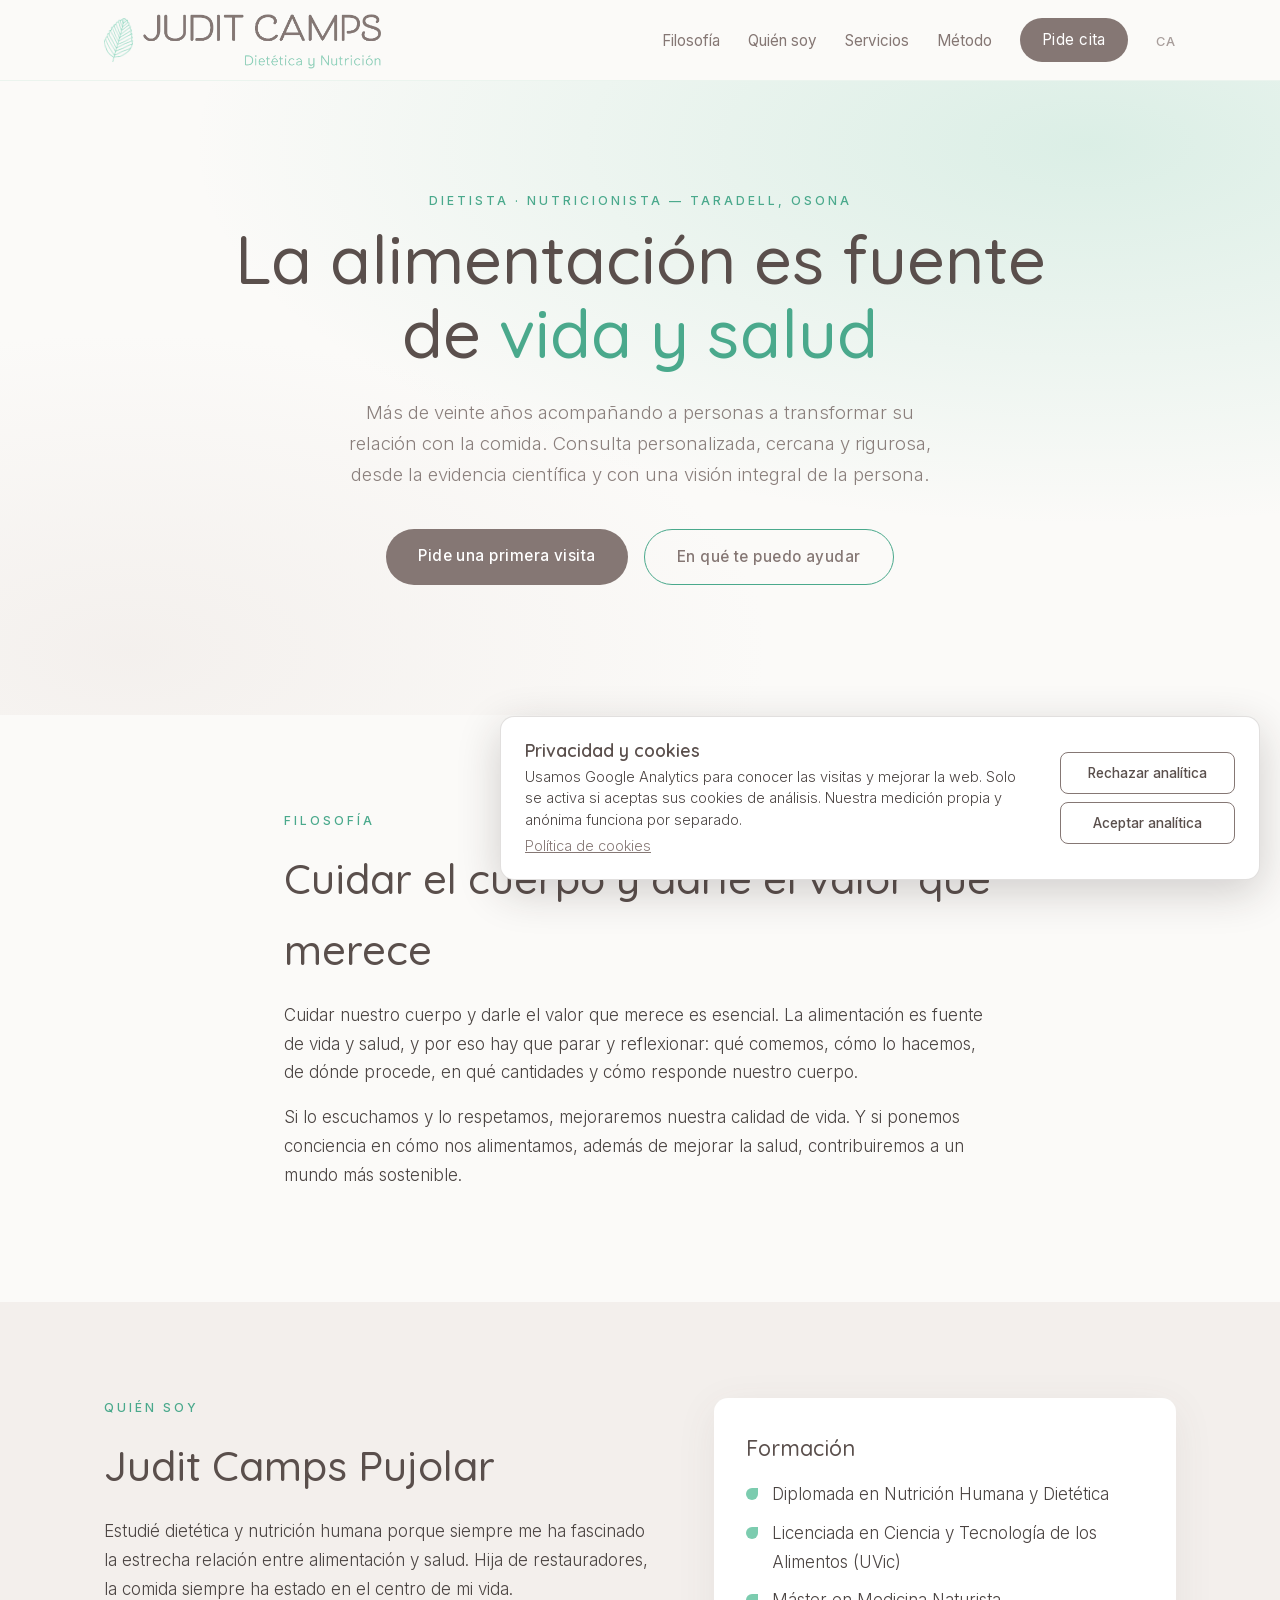
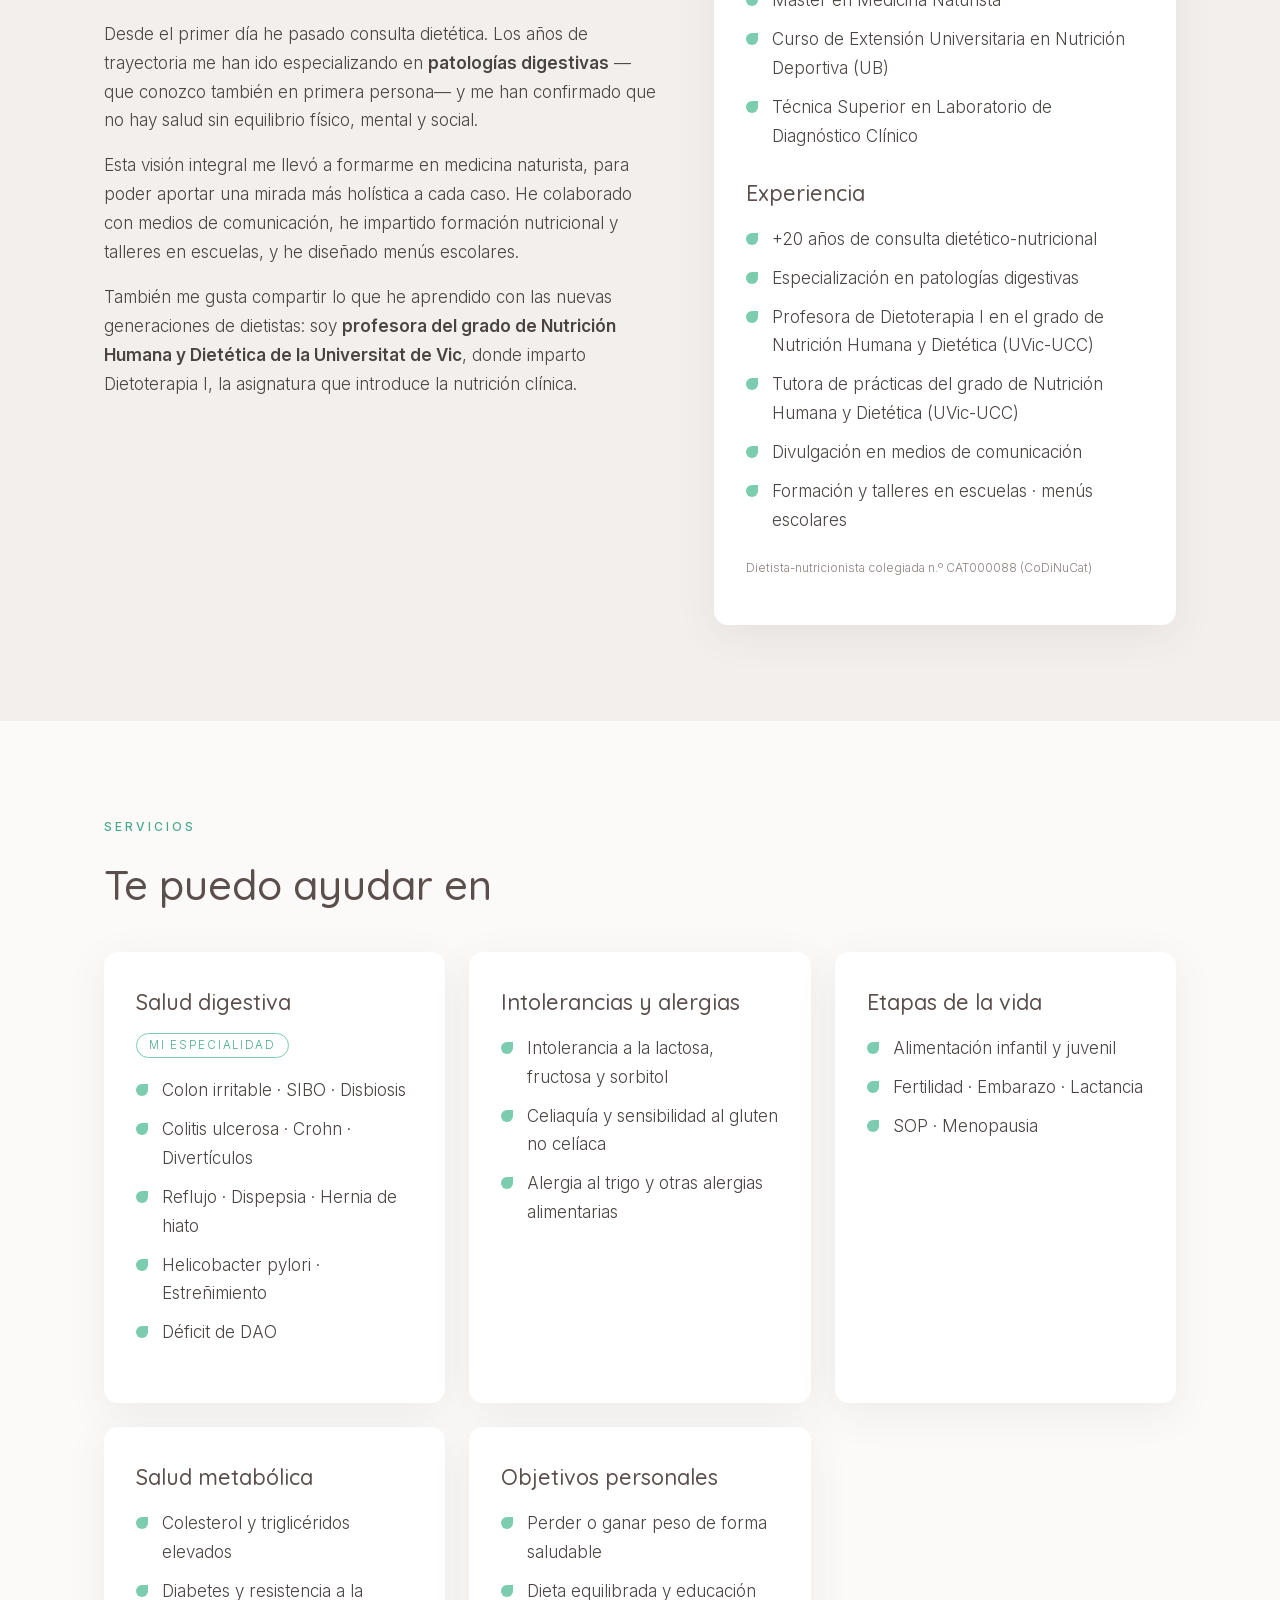
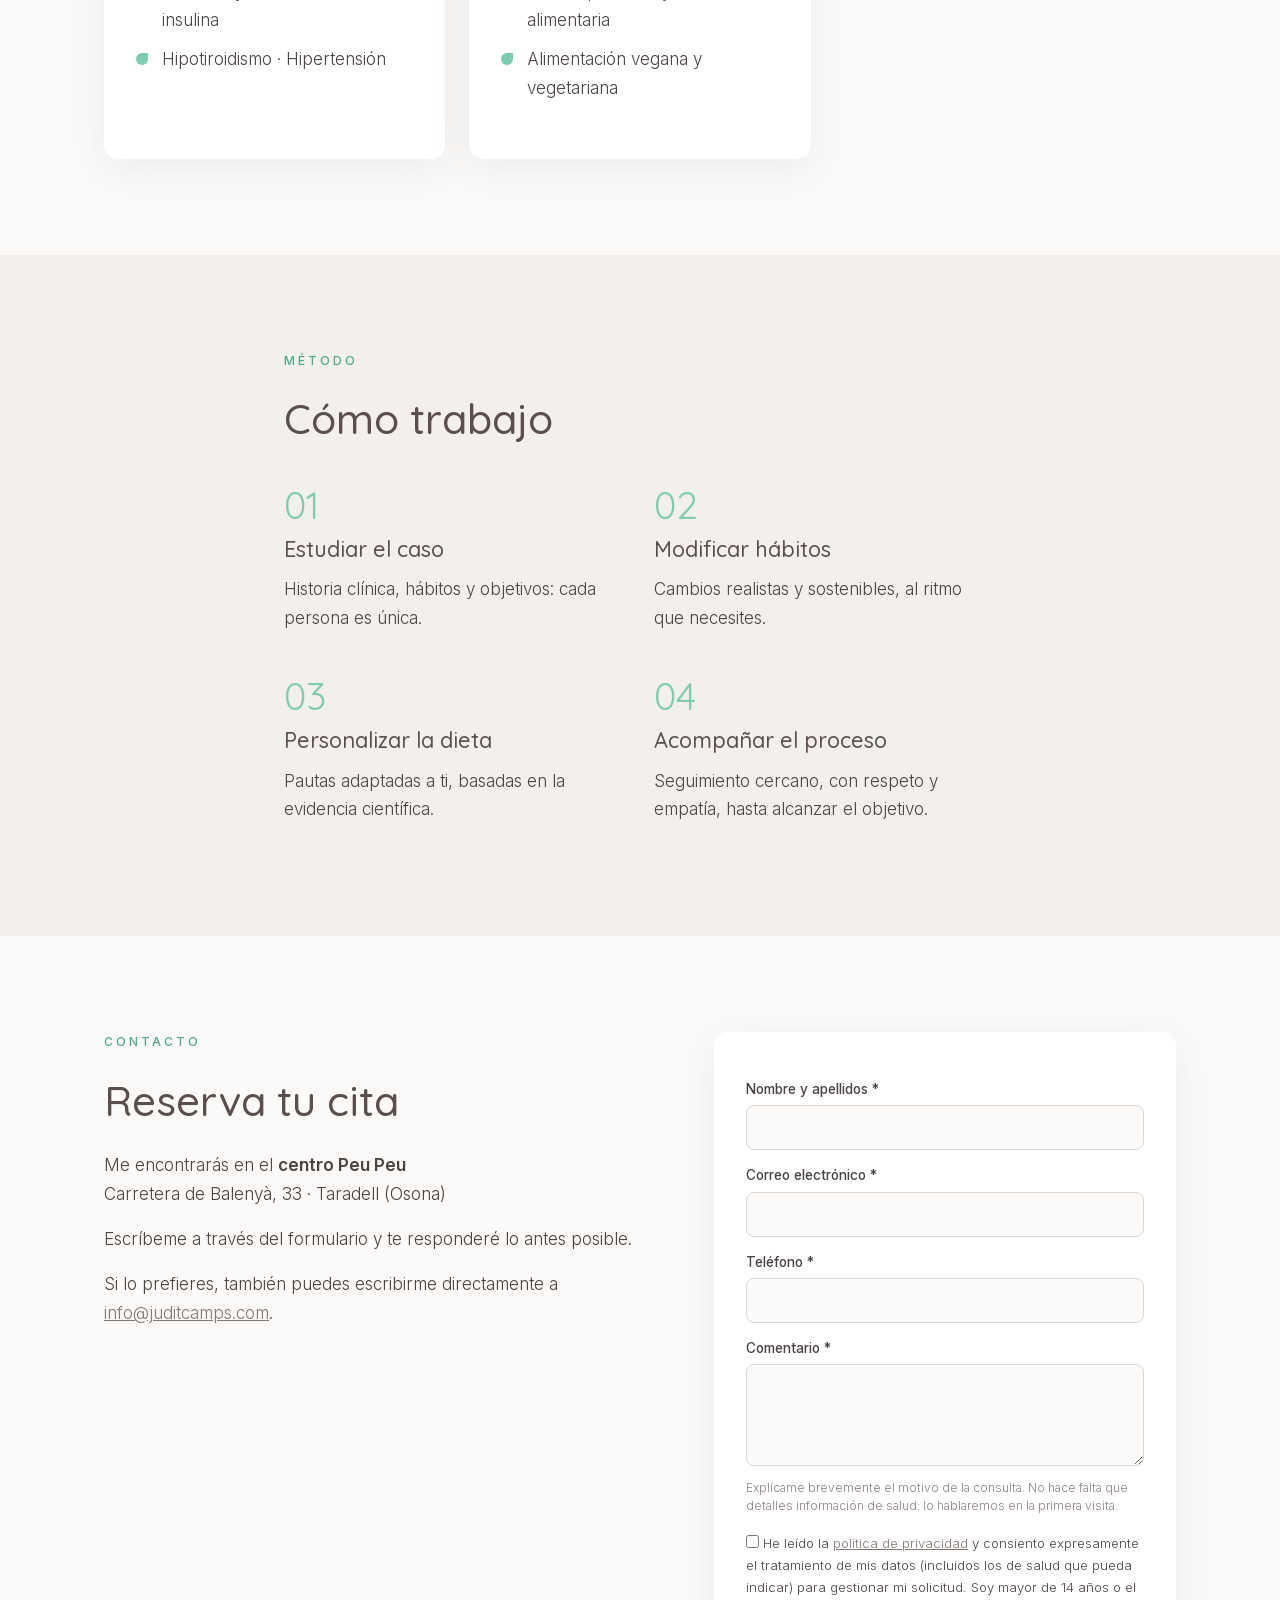
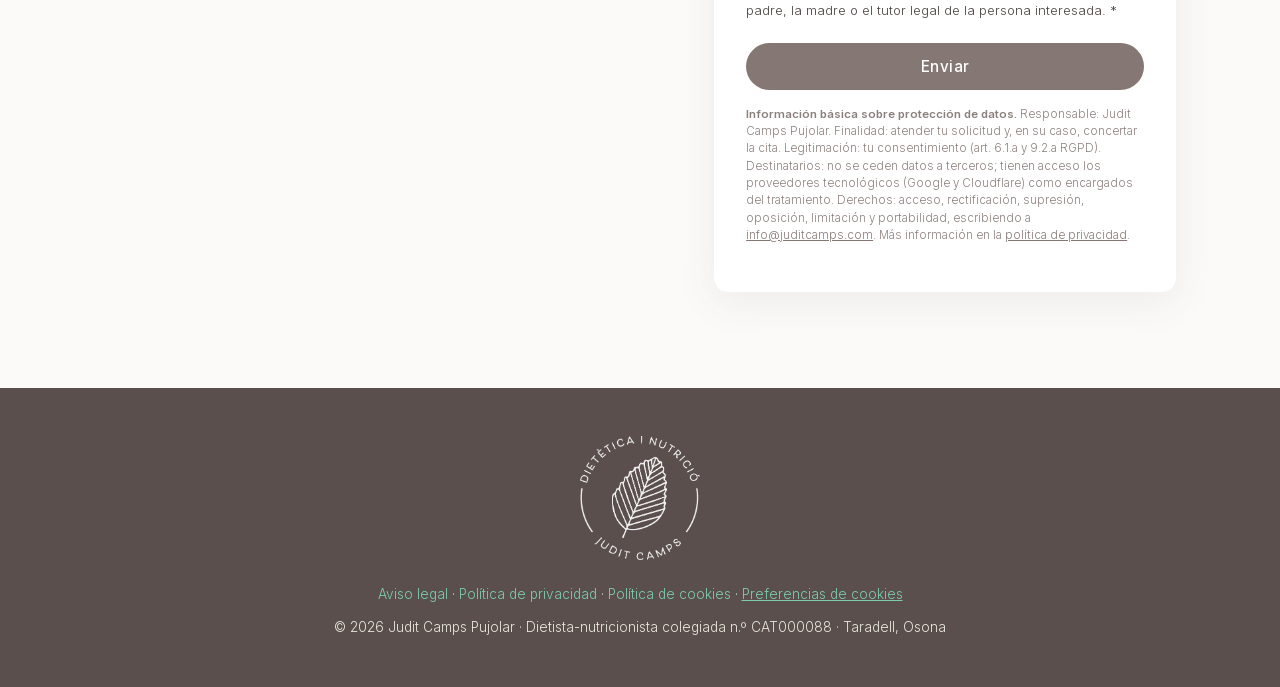
==== commit 074811b9: "feat: connect GA4 with consent controls" ====
--- a/es/index.html
+++ b/es/index.html
@@ -23,12 +23,12 @@
     <meta name="twitter:card" content="summary_large_image">
 
     <!-- Security -->
-    <meta http-equiv="Content-Security-Policy" content="default-src 'self'; script-src 'self' https://challenges.cloudflare.com; frame-src https://challenges.cloudflare.com; style-src 'self' 'unsafe-inline'; font-src 'self'; img-src 'self' data:; connect-src 'self'; form-action 'self'; base-uri 'self'; object-src 'none'">
+    <meta http-equiv="Content-Security-Policy" content="default-src 'self'; script-src 'self' https://challenges.cloudflare.com https://www.googletagmanager.com; frame-src https://challenges.cloudflare.com; style-src 'self' 'unsafe-inline'; font-src 'self'; img-src 'self' data:; connect-src 'self' https://www.google-analytics.com https://region1.google-analytics.com https://analytics.google.com; form-action 'self'; base-uri 'self'; object-src 'none'">
     <meta name="referrer" content="strict-origin-when-cross-origin">
 
     <link rel="icon" type="image/svg+xml" href="../assets/favicon.svg">
     <link rel="preload" href="../assets/fonts/inter-latin.woff2" as="font" type="font/woff2" crossorigin>
-    <link rel="stylesheet" href="../css/style.css?v=2026101302">
+    <link rel="stylesheet" href="../css/style.css?v=2026101501">
 
     <!-- Structured data: professional profile for search engines and AI assistants -->
     <script type="application/ld+json">
@@ -75,7 +75,7 @@
           }
         }
       },
-      "medicalSpecialty": "Dietetics",
+      "medicalSpecialty": "https://schema.org/DietNutrition",
       "areaServed": "Osona, Cataluña"
     }
     </script>
@@ -333,6 +333,6 @@
     </div>
 </footer>
 
-<script src="../js/main.js?v=2026101302"></script>
+<script src="../js/main.js?v=2026101501"></script>
 </body>
 </html>
--- a/css/style.css
+++ b/css/style.css
@@ -252,6 +252,52 @@
 .site-footer a { color: var(--green-300); text-decoration: none; }
 .site-footer a:hover { text-decoration: underline; }
 .site-footer p { margin: 10px 0 0; }
+.cookie-settings-link {
+    border: 0;
+    padding: 0;
+    background: none;
+    color: var(--green-300);
+    font: inherit;
+    text-decoration: underline;
+    cursor: pointer;
+}
+.cookie-consent {
+    position: fixed;
+    z-index: 1000;
+    right: 20px;
+    bottom: 20px;
+    display: flex;
+    align-items: center;
+    gap: 24px;
+    width: min(760px, calc(100vw - 40px));
+    padding: 22px 24px;
+    border: 1px solid rgba(90, 79, 76, 0.18);
+    border-radius: var(--radius);
+    background: #fff;
+    box-shadow: 0 12px 44px rgba(38, 31, 29, 0.2);
+    color: var(--ink);
+    font-size: 0.9rem;
+    line-height: 1.5;
+}
+.cookie-consent[hidden] { display: none; }
+.cookie-consent-copy { flex: 1; }
+.cookie-consent h2 { margin: 0 0 5px; font: 600 1.1rem var(--font-display); color: var(--green-900); }
+.cookie-consent p { margin: 0 0 5px; }
+.cookie-consent-info { color: var(--green-700); }
+.cookie-consent-actions { display: flex; flex-direction: column; gap: 8px; min-width: 175px; }
+.cookie-consent-actions button {
+    min-height: 42px;
+    padding: 8px 12px;
+    border: 1px solid var(--green-700);
+    border-radius: 8px;
+    background: #fff;
+    color: var(--green-900);
+    font: 500 0.85rem var(--font-body);
+    cursor: pointer;
+}
+.cookie-consent-actions .cookie-accept { background: #fff; color: var(--green-900); }
+.cookie-consent-actions button:focus-visible,
+.cookie-settings-link:focus-visible { outline: 3px solid var(--green-500); outline-offset: 3px; }
 
 /* ---------- Animacions reveal ---------- */
 .reveal { opacity: 0; transform: translateY(24px); transition: opacity 0.7s ease, transform 0.7s ease; }
@@ -277,3 +323,7 @@
     .hero { padding: 70px 0 90px; }
     .section { padding: 64px 0; }
 }
+@media (max-width: 620px) {
+    .cookie-consent { right: 12px; bottom: 12px; width: calc(100vw - 24px); flex-direction: column; align-items: stretch; gap: 14px; padding: 18px; }
+    .cookie-consent-actions { flex-direction: column; }
+}
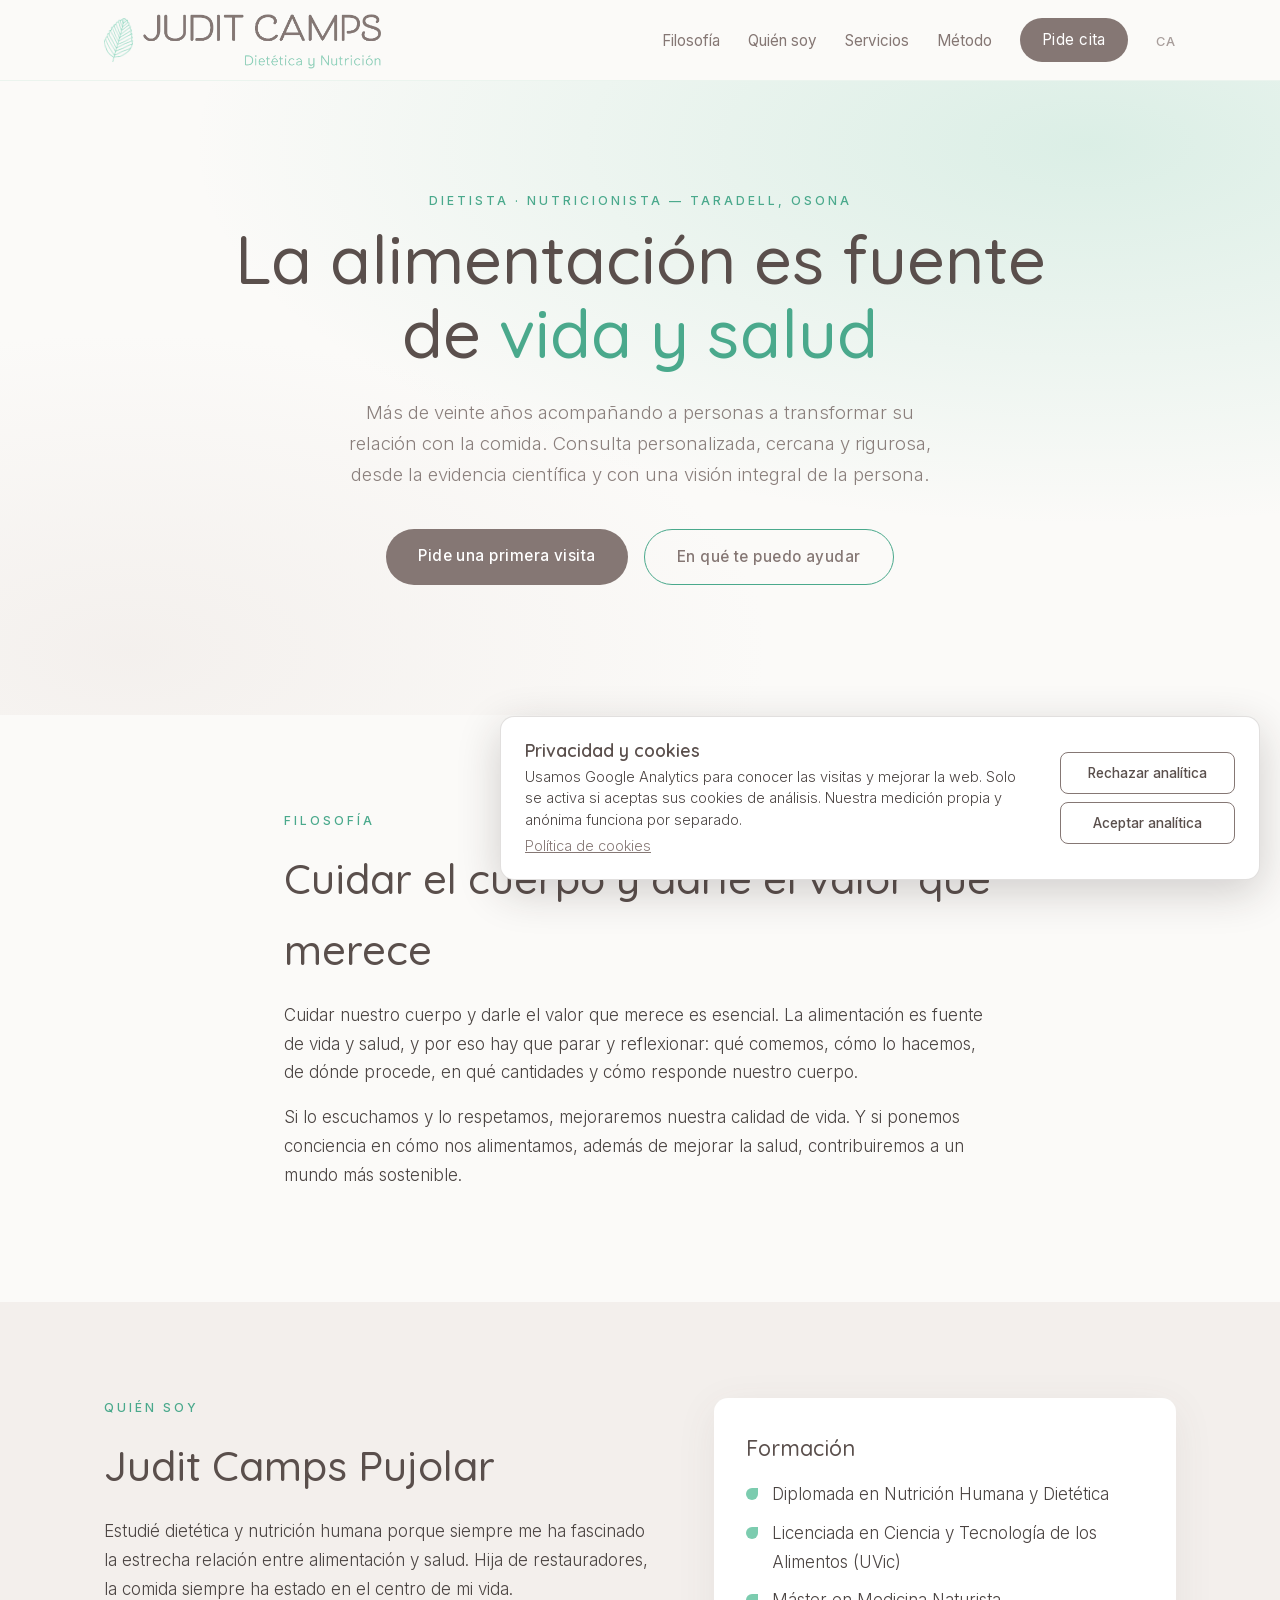
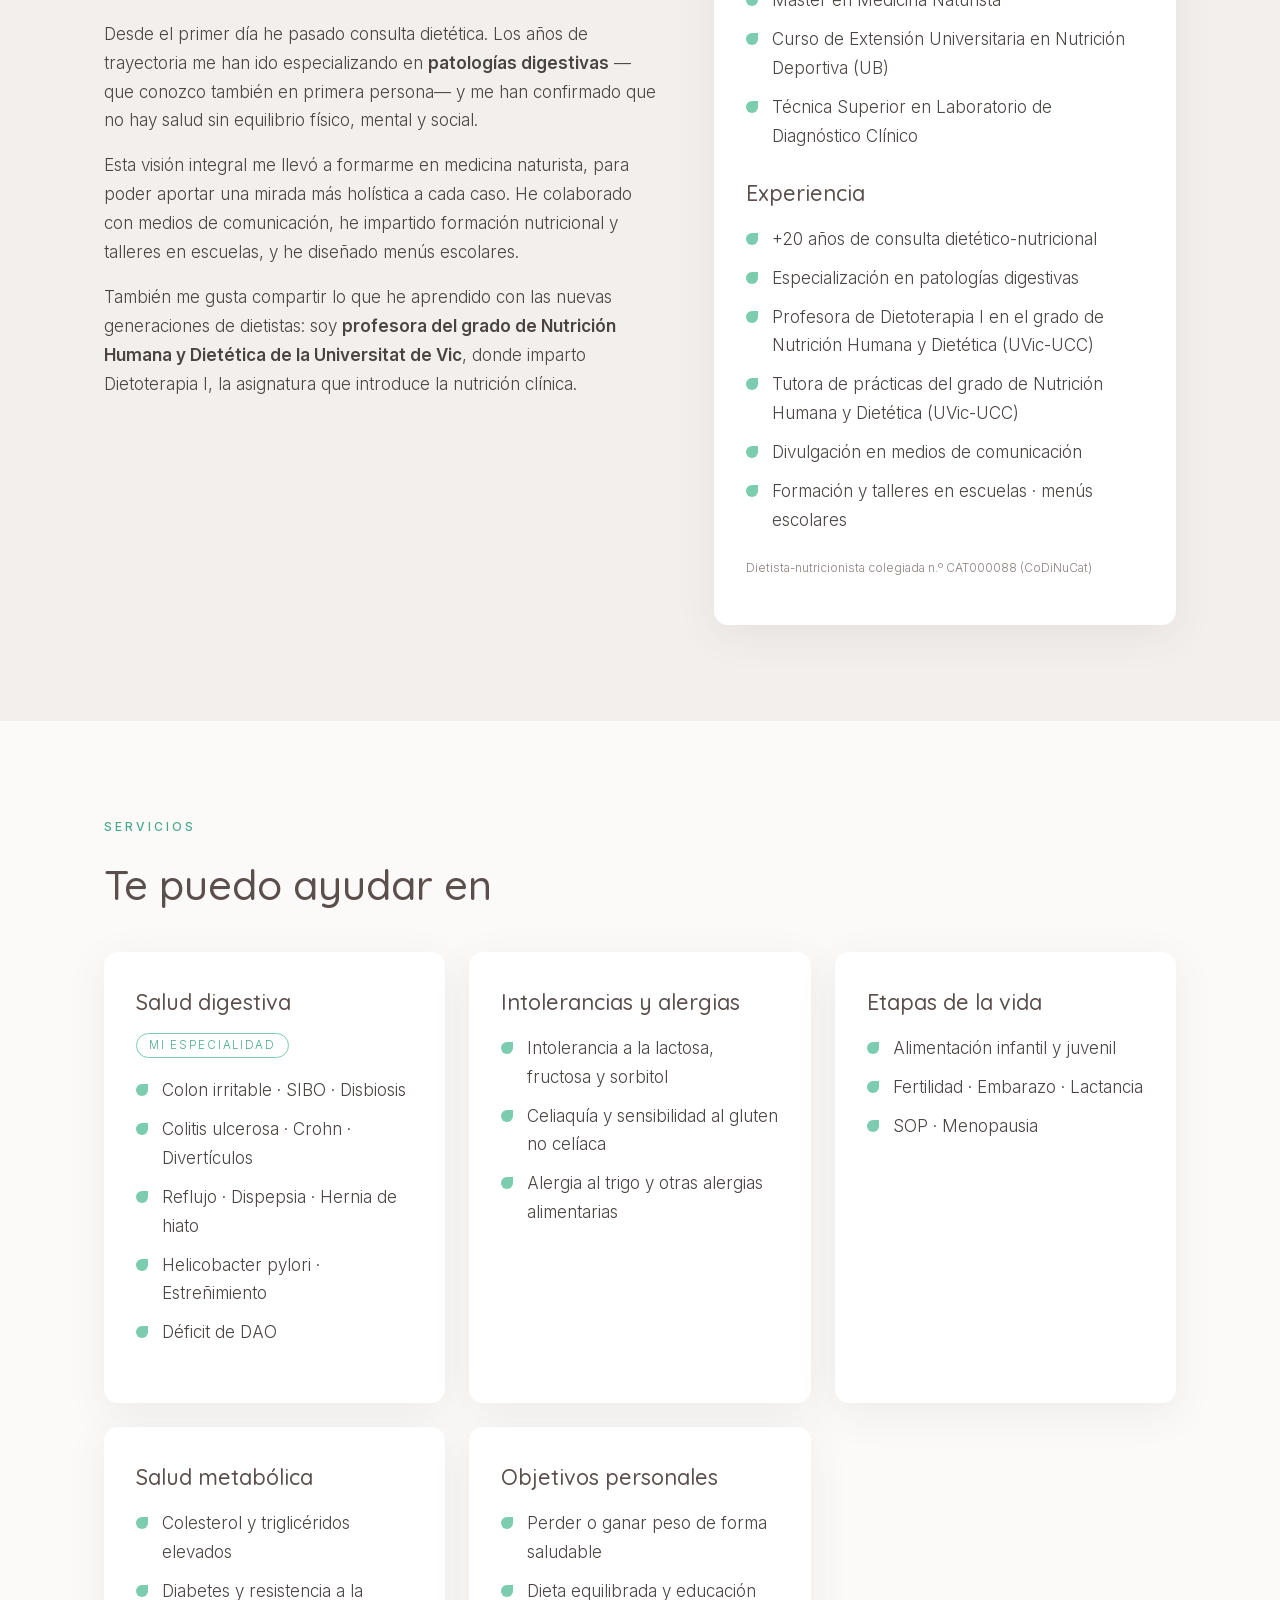
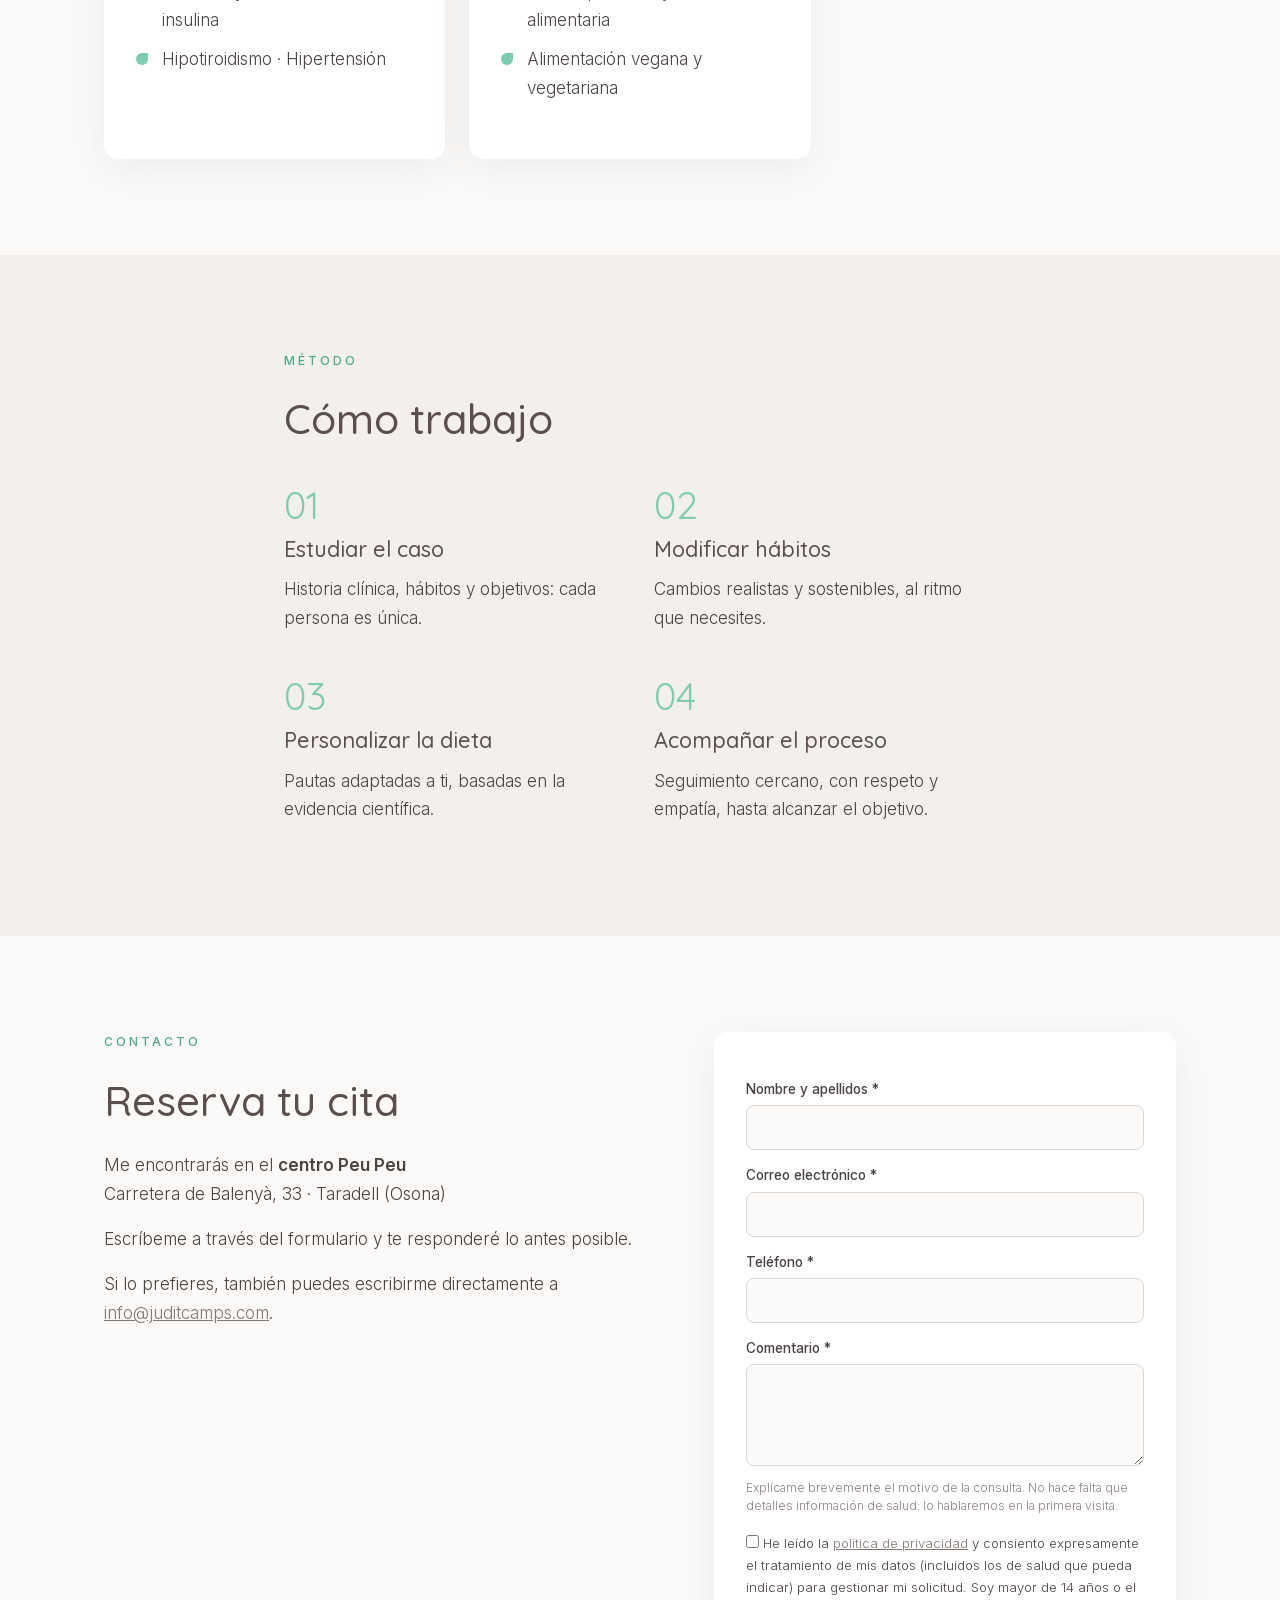
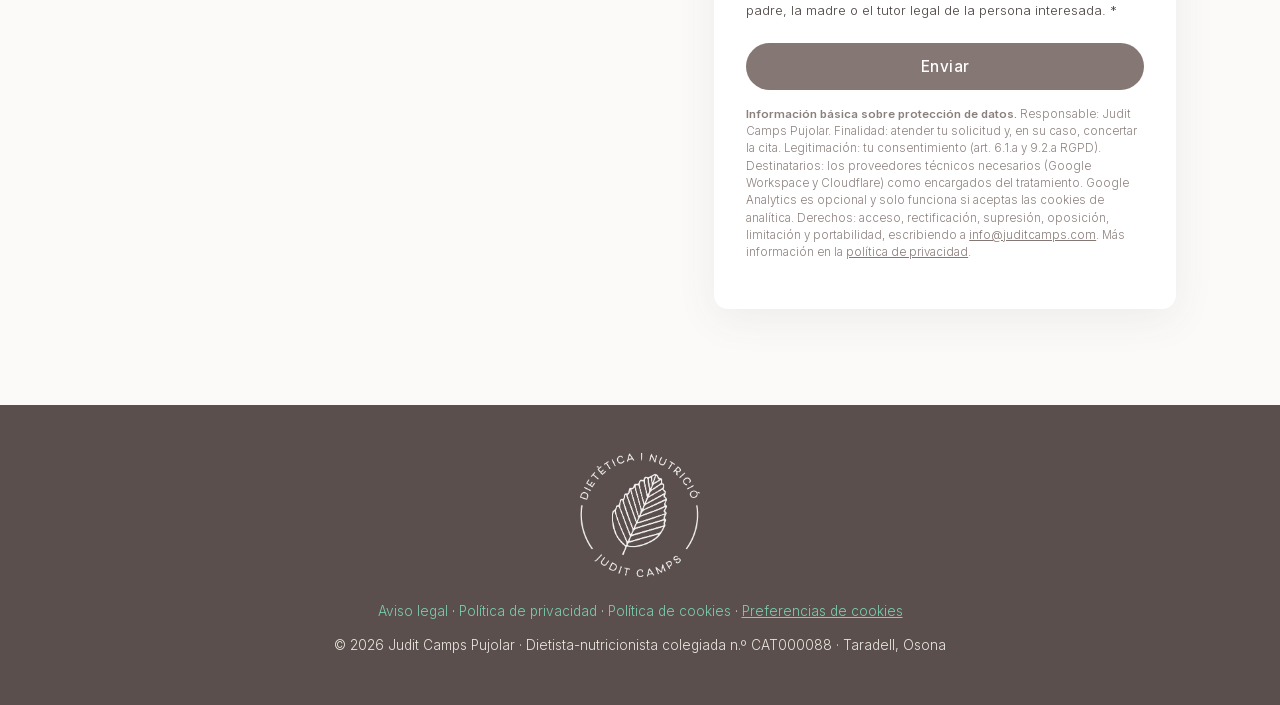
==== commit 8d07d816: "fix: align consent notice and production docs" ====
--- a/es/index.html
+++ b/es/index.html
@@ -28,7 +28,7 @@
 
     <link rel="icon" type="image/svg+xml" href="../assets/favicon.svg">
     <link rel="preload" href="../assets/fonts/inter-latin.woff2" as="font" type="font/woff2" crossorigin>
-    <link rel="stylesheet" href="../css/style.css?v=2026101501">
+    <link rel="stylesheet" href="../css/style.css?v=2026101502">
 
     <!-- Structured data: professional profile for search engines and AI assistants -->
     <script type="application/ld+json">
@@ -308,9 +308,10 @@
                 datos.</strong> Responsable: Judit Camps Pujolar.
                 Finalidad: atender tu solicitud y, en su caso, concertar la cita.
                 Legitimación: tu consentimiento (art. 6.1.a y 9.2.a RGPD).
-                Destinatarios: no se ceden datos a terceros; tienen acceso los
-                proveedores tecnológicos (Google y Cloudflare) como encargados del
-                tratamiento. Derechos: acceso, rectificación, supresión, oposición,
+                Destinatarios: los proveedores técnicos necesarios (Google
+                Workspace y Cloudflare) como encargados del tratamiento. Google
+                Analytics es opcional y solo funciona si aceptas las cookies de
+                analítica. Derechos: acceso, rectificación, supresión, oposición,
                 limitación y portabilidad, escribiendo a
                 <a href="mailto:info@juditcamps.com">info@juditcamps.com</a>.
                 Más información en la <a href="privacidad.html">política de
@@ -333,6 +334,6 @@
     </div>
 </footer>
 
-<script src="../js/main.js?v=2026101501"></script>
+<script src="../js/main.js?v=2026101502"></script>
 </body>
 </html>
